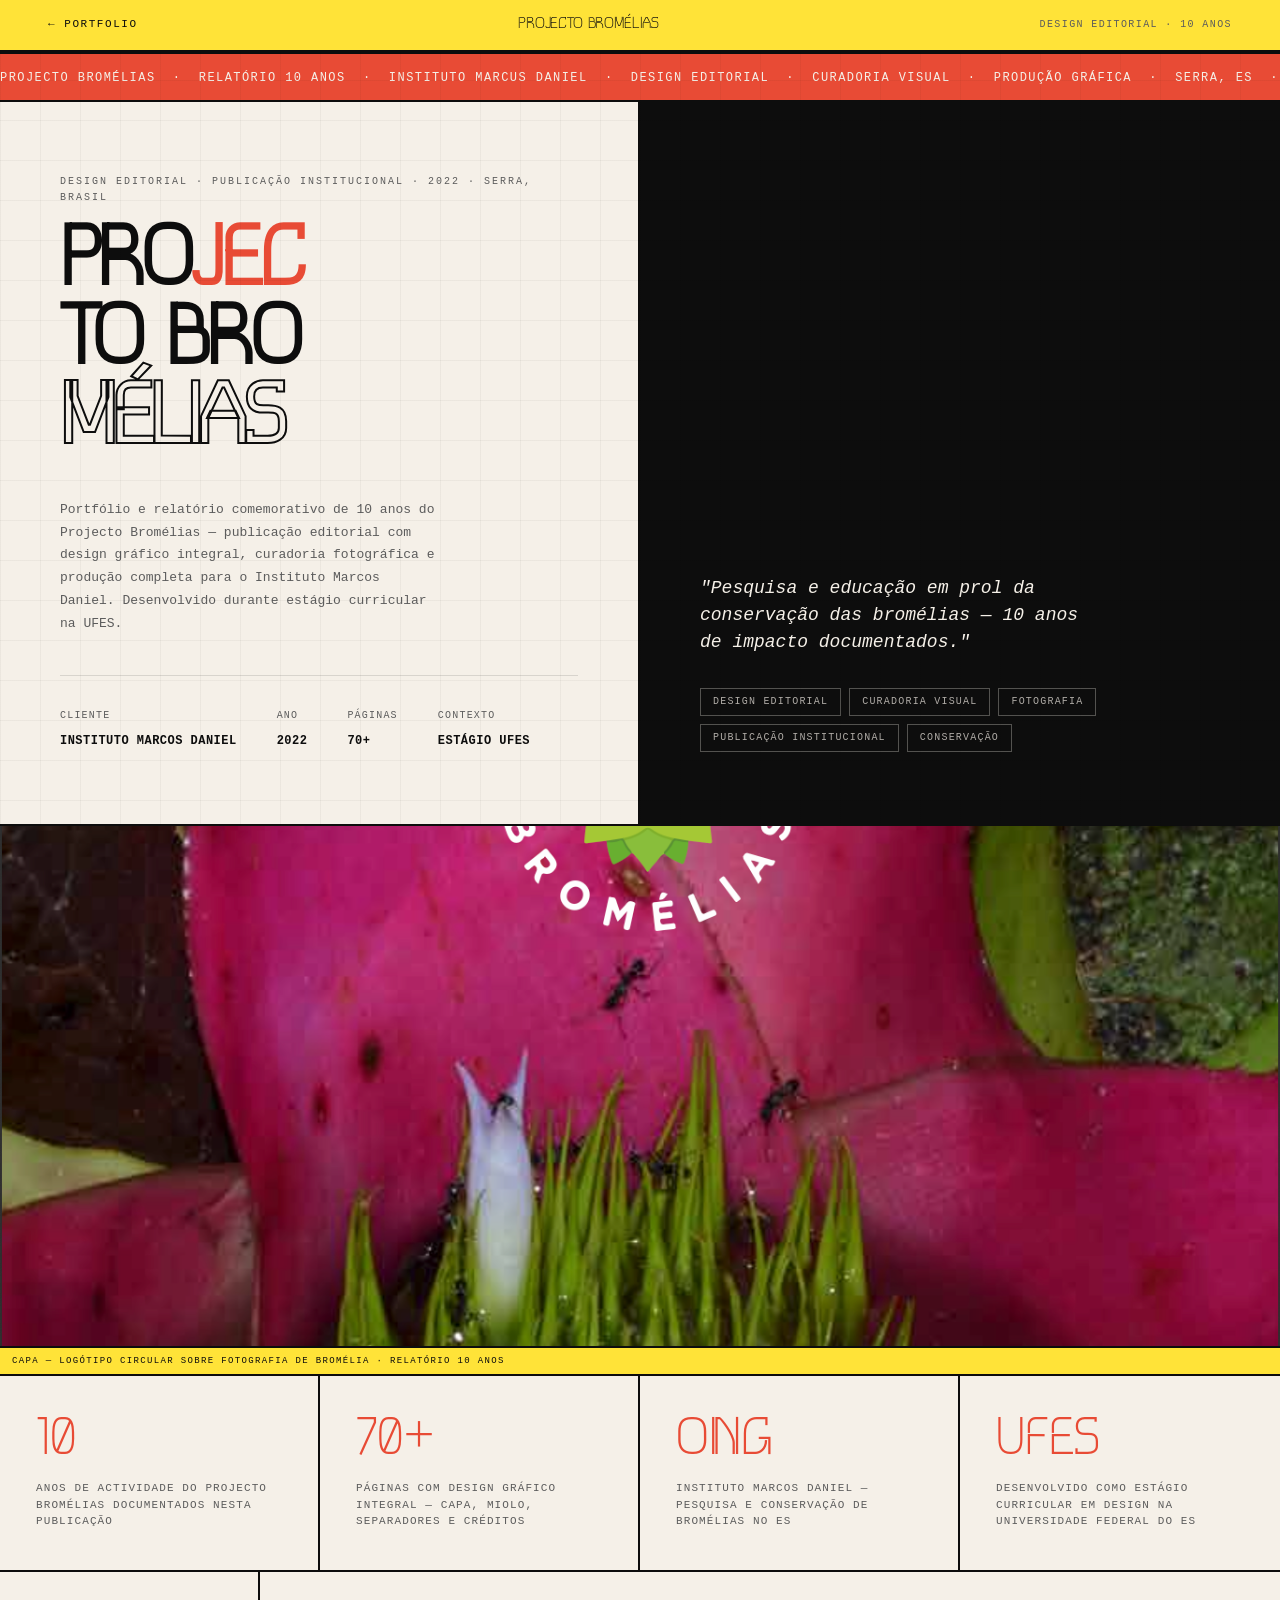
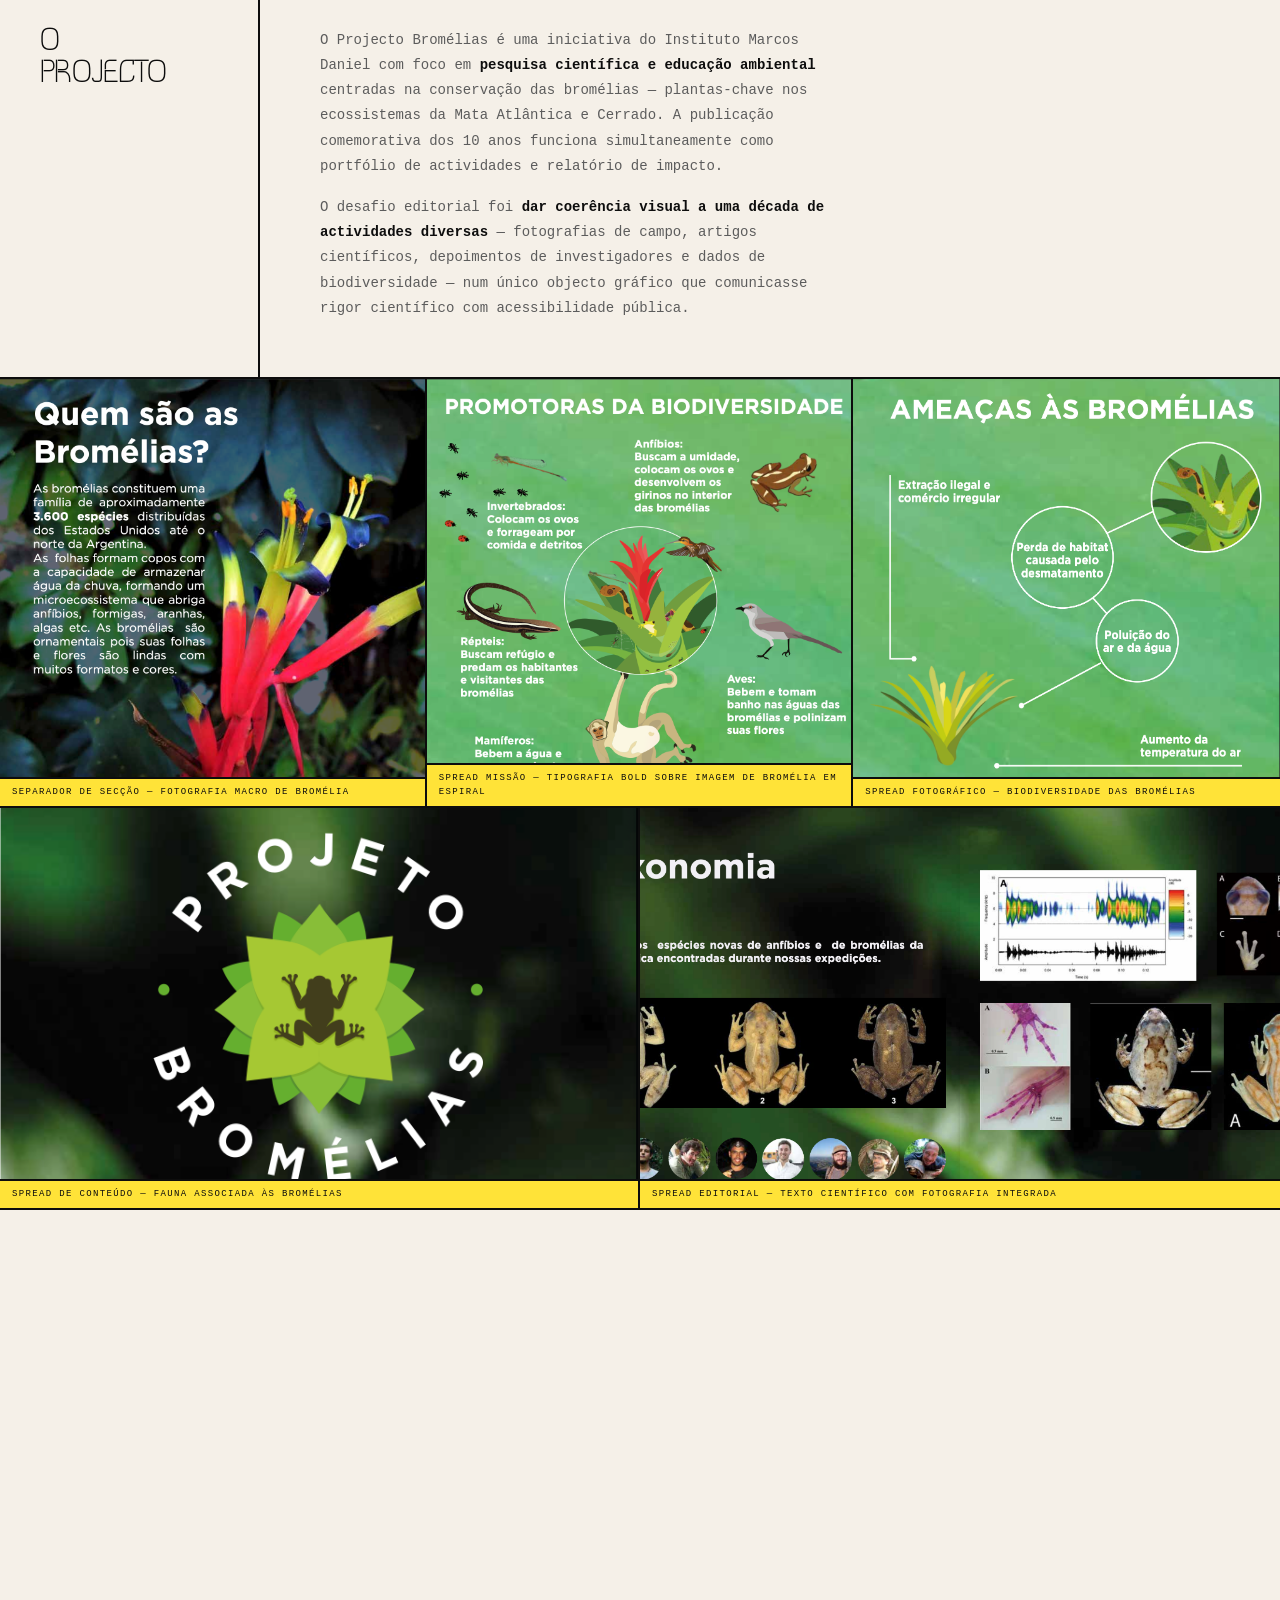
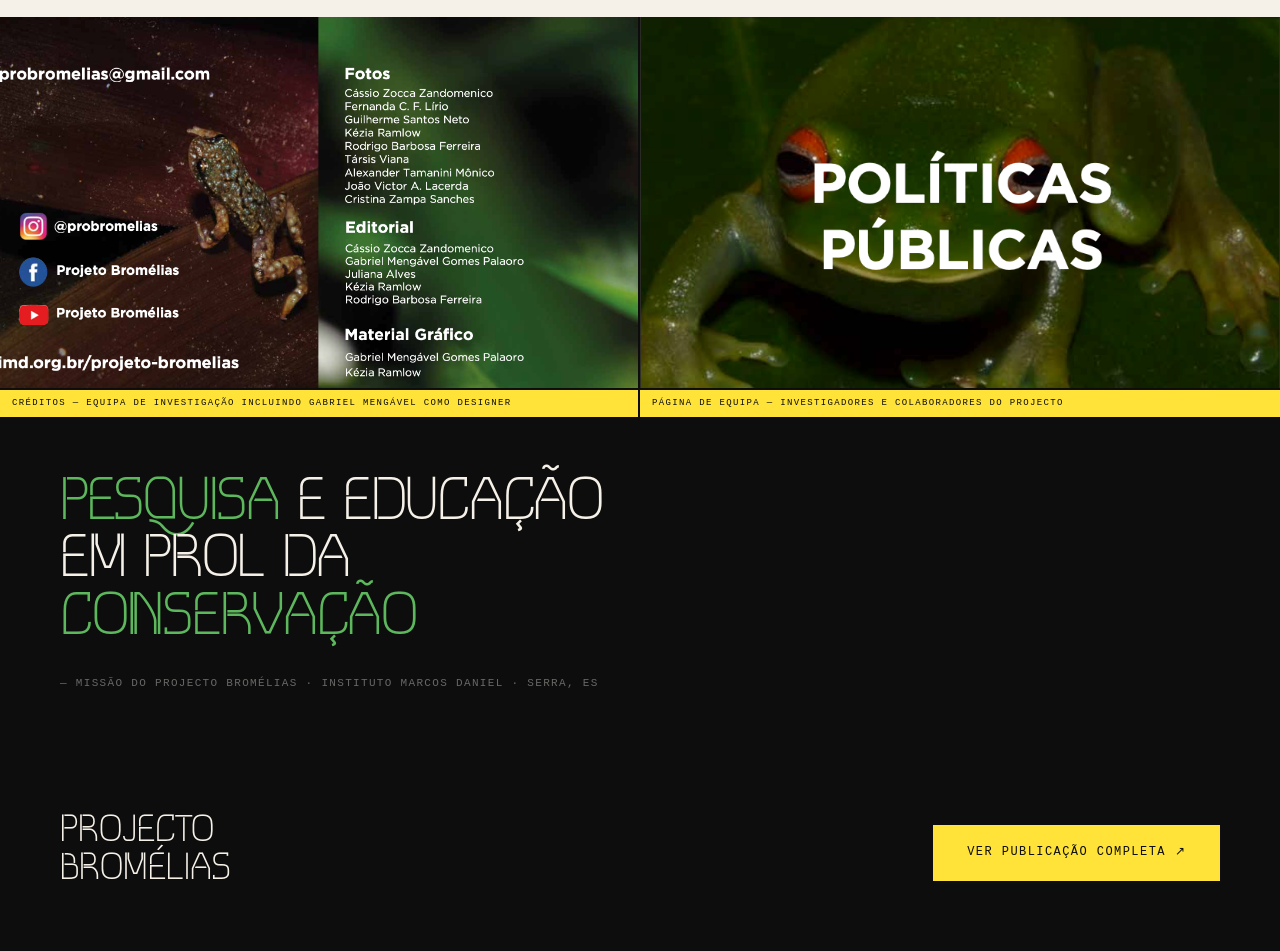
==== bromelias.html @ 27362ff2 "Portfólio completo — páginas de projecto, assets e ligações Co-Authored-By: Claude Sonnet 4.6 <norep" ====
<!DOCTYPE html>
<html lang="pt">
<head>
<meta charset="UTF-8">
<meta name="viewport" content="width=device-width,initial-scale=1">
<title>Projecto Bromélias — Gabriel Mengável</title>
<style>

@font-face {
  font-family: 'Desconexa';
  src: url('[data-uri]') format('opentype');
  font-weight: normal;
  font-style: normal;
}
@import url('https://fonts.googleapis.com/css2?family=Spline+Sans+Mono:wght@300;400;500;600;700&display=swap');

:root {
  --yellow:  #FFE338;
  --coral:   #E84B35;
  --dark:    #0D0D0D;
  --warm:    #F5F0E8;
  --muted:   #5C5C5C;
  --border:  2px solid #0D0D0D;
  --fd: 'Desconexa', sans-serif;
  --fb: 'Spline Sans Mono', monospace;
}
*, *::before, *::after { margin:0; padding:0; box-sizing:border-box; }
html { scroll-behavior: smooth; }
body {
  background: var(--warm);
  color: var(--dark);
  font-family: var(--fb);
  font-size:14px;
  line-height:1.6;
  cursor: crosshair;
}
body::before {
  content:'';
  position:fixed;
  inset:0;
  background-image:
    linear-gradient(rgba(13,13,13,.04) 1px,transparent 1px),
    linear-gradient(90deg,rgba(13,13,13,.04) 1px,transparent 1px);
  background-size:40px 40px;
  pointer-events:none;
  z-index:0;
}
a { color:inherit; text-decoration:none; }

/* ── NAV ── */
nav {
  position:sticky; top:0; z-index:100;
  background:var(--yellow); border-bottom:var(--border);
  display:flex; align-items:center; justify-content:space-between;
  padding:0 48px; height:52px;
}
.nav-back {
  display:flex; align-items:center; gap:10px;
  font-size:11px; text-transform:uppercase; letter-spacing:.14em;
  transition:opacity .15s;
}
.nav-back:hover { opacity:.6; }
.nav-title {
  font-family:var(--fd); font-size:17px;
  text-transform:uppercase; letter-spacing:-.01em;
}
.nav-cat {
  font-size:10px; text-transform:uppercase;
  letter-spacing:.14em; color:var(--muted);
}

/* ── HERO ── */
.hero {
  display:grid; grid-template-columns:1fr 1fr;
  border-bottom:var(--border); min-height:420px;
}
.hero-left {
  padding:72px 60px; border-right:var(--border);
  display:flex; flex-direction:column; justify-content:space-between;
}
.hero-right {
  background:var(--dark); color:var(--warm);
  padding:72px 60px;
  display:flex; flex-direction:column; justify-content:flex-end;
}
.hero-cat {
  font-size:10px; text-transform:uppercase;
  letter-spacing:.2em; color:var(--muted); margin-bottom:24px;
}
.hero-title {
  font-family:var(--fd);
  font-size:clamp(52px,7vw,96px);
  text-transform:uppercase; line-height:.88;
  letter-spacing:-.03em; margin-bottom:0;
}
.hero-title .a { color:var(--coral); }
.hero-title .o {
  -webkit-text-stroke:2px var(--dark); color:transparent;
}
.hero-sub {
  font-size:13px; line-height:1.75;
  color:var(--muted); max-width:380px; margin-top:32px;
}
.hero-meta {
  display:flex; flex-wrap:wrap; gap:24px 40px;
  margin-top:40px; padding-top:32px;
  border-top:1px solid rgba(13,13,13,.12);
}
.hero-meta-item label {
  display:block; font-size:10px;
  text-transform:uppercase; letter-spacing:.12em;
  color:var(--muted); margin-bottom:5px;
}
.hero-meta-item span { font-size:12px; font-weight:700;
  text-transform:uppercase; letter-spacing:.04em; }
.hero-quote {
  font-size:18px; line-height:1.5; font-style:italic;
  color:var(--warm); margin-bottom:32px; max-width:400px;
}
.hero-tags { display:flex; flex-wrap:wrap; gap:8px; }
.htag {
  font-size:10px; text-transform:uppercase; letter-spacing:.12em;
  border:1px solid rgba(245,240,232,.3); padding:5px 12px;
  color:rgba(245,240,232,.7);
}

/* ── PALETTE ── */
.palette { display:flex; border-bottom:var(--border); }
.swatch {
  flex:1; height:120px; border-right:var(--border);
  display:flex; align-items:flex-end; padding:12px 16px;
  font-size:10px; text-transform:uppercase; letter-spacing:.1em;
  font-family:var(--fb);
}
.swatch:last-child { border-right:none; }

/* ── SPECS ── */
.specs {
  display:grid; grid-template-columns:repeat(4,1fr);
  border-bottom:var(--border);
}
.spec { padding:40px 36px; border-right:var(--border); }
.spec:last-child { border-right:none; }
.spec-num {
  font-family:var(--fd); font-size:56px;
  line-height:1; margin-bottom:8px; color:var(--coral);
}
.spec-lbl {
  font-size:11px; text-transform:uppercase;
  letter-spacing:.1em; color:var(--muted); line-height:1.5;
}

/* ── TEXT SECTION ── */
.tsec {
  display:grid; grid-template-columns:260px 1fr;
  border-bottom:var(--border);
}
.tsec-lbl {
  padding:56px 40px; border-right:var(--border);
  font-family:var(--fd); font-size:34px;
  text-transform:uppercase; line-height:.95; letter-spacing:-.02em;
}
.tsec-body {
  padding:56px 60px; font-size:14px; line-height:1.8;
  color:var(--muted); max-width:640px;
}
.tsec-body strong { color:var(--dark); font-weight:700; }
.tsec-body p+p { margin-top:16px; }

/* ── IMAGE GRID ── */
.igrid { display:grid; border-bottom:var(--border); }
.igrid.c2 { grid-template-columns:1fr 1fr; }
.igrid.c3 { grid-template-columns:1fr 1fr 1fr; }
.igrid.c1 { grid-template-columns:1fr; }
.icell {
  border-right:var(--border); overflow:hidden;
  position:relative; background:var(--dark);
}
.icell:last-child { border-right:none; }
.icell.r16 { aspect-ratio:16/10; }
.icell.r21 { aspect-ratio:21/9; }
.icell.r1 { aspect-ratio:1; }
.icell.r9 { aspect-ratio:9/16; max-height:600px; }
.icell img {
  width:100%; height:100%; object-fit:cover;
  display:block; transition:transform .5s ease;
}
.icell:hover img { transform:scale(1.04); }
.ilbl {
  position:absolute; bottom:0; left:0; right:0;
  background:var(--yellow); border-top:var(--border);
  font-size:9px; text-transform:uppercase;
  letter-spacing:.15em; padding:6px 12px; font-family:var(--fb);
}

/* ── CTA ROW ── */
.cta-row {
  padding:60px; display:flex; align-items:center;
  justify-content:space-between;
  background:var(--dark); color:var(--warm);
}
.cta-title {
  font-family:var(--fd); font-size:40px;
  text-transform:uppercase; line-height:.95;
}
.cta-btn {
  display:inline-flex; align-items:center; gap:12px;
  background:var(--yellow); color:var(--dark);
  border:2px solid var(--yellow);
  padding:16px 32px; font-family:var(--fb);
  font-size:12px; text-transform:uppercase;
  letter-spacing:.12em; transition:background .15s,color .15s,border-color .15s;
}
.cta-btn:hover {
  background:var(--coral); border-color:var(--coral); color:var(--warm);
}
.cta-disabled {
  opacity:.5; cursor:default; pointer-events:none;
}

/* ── FULL BLEED DARK ── */
.dark-band {
  background:var(--dark); border-bottom:var(--border); padding:60px;
}
/* ── MARQUEE STRIP ── */
.mstrip {
  background:var(--coral); border-top:var(--border);
  border-bottom:var(--border); overflow:hidden;
  white-space:nowrap; padding:12px 0;
}
.mtrack {
  display:inline-block;
  animation:marquee 20s linear infinite;
  font-size:12px; text-transform:uppercase; letter-spacing:.12em;
  color:var(--warm);
}
@keyframes marquee {
  0%{transform:translateX(0)} 100%{transform:translateX(-50%)}
}
/* ── REVEAL ── */
.rev { opacity:0; transform:translateY(20px);
  transition:opacity .55s ease,transform .55s ease; }
.rev.vis { opacity:1; transform:none; }

</style>
</head>
<body>
<nav>
  <a href="../portfolio.html" class="nav-back">← Portfolio</a>
  <span class="nav-title">Projecto Bromélias</span>
  <span class="nav-cat">Design Editorial · 10 Anos</span>
</nav>

<div class="mstrip">
  <div class="mtrack">
    Projecto Bromélias &nbsp;·&nbsp; Relatório 10 Anos &nbsp;·&nbsp; Instituto Marcus Daniel &nbsp;·&nbsp; Design Editorial &nbsp;·&nbsp; Curadoria Visual &nbsp;·&nbsp; Produção Gráfica &nbsp;·&nbsp; Serra, ES &nbsp;·&nbsp;
    Projecto Bromélias &nbsp;·&nbsp; Relatório 10 Anos &nbsp;·&nbsp; Instituto Marcus Daniel &nbsp;·&nbsp; Design Editorial &nbsp;·&nbsp; Curadoria Visual &nbsp;·&nbsp; Produção Gráfica &nbsp;·&nbsp; Serra, ES &nbsp;·&nbsp;
  </div>
</div>

<div class="hero rev">
  <div class="hero-left">
    <div>
      <div class="hero-cat">Design Editorial · Publicação Institucional · 2022 · Serra, Brasil</div>
      <h1 class="hero-title">Pro<span class="a">jec</span><br>to Bro<br><span class="o">mélias</span></h1>
      <p class="hero-sub">Portfólio e relatório comemorativo de 10 anos do Projecto Bromélias — publicação editorial com design gráfico integral, curadoria fotográfica e produção completa para o Instituto Marcos Daniel. Desenvolvido durante estágio curricular na UFES.</p>
    </div>
    <div class="hero-meta">
      <div class="hero-meta-item"><label>Cliente</label><span>Instituto Marcos Daniel</span></div>
      <div class="hero-meta-item"><label>Ano</label><span>2022</span></div>
      <div class="hero-meta-item"><label>Páginas</label><span>70+</span></div>
      <div class="hero-meta-item"><label>Contexto</label><span>Estágio UFES</span></div>
    </div>
  </div>
  <div class="hero-right">
    <p class="hero-quote">"Pesquisa e educação em prol da conservação das bromélias — 10 anos de impacto documentados."</p>
    <div class="hero-tags">
      <span class="htag">Design Editorial</span>
      <span class="htag">Curadoria Visual</span>
      <span class="htag">Fotografia</span>
      <span class="htag">Publicação Institucional</span>
      <span class="htag">Conservação</span>
    </div>
  </div>
</div>

<!-- Capa real -->
<div class="igrid c1 rev">
  <div class="icell r21">
    <img src="assets/brom_01.png" alt="Capa Projecto Bromélias">
    <div class="ilbl">Capa — logótipo circular sobre fotografia de bromélia · Relatório 10 anos</div>
  </div>
</div>

<div class="specs rev">
  <div class="spec"><div class="spec-num">10</div>
    <div class="spec-lbl">Anos de actividade do Projecto Bromélias documentados nesta publicação</div></div>
  <div class="spec"><div class="spec-num">70+</div>
    <div class="spec-lbl">Páginas com design gráfico integral — capa, miolo, separadores e créditos</div></div>
  <div class="spec"><div class="spec-num">ONG</div>
    <div class="spec-lbl">Instituto Marcos Daniel — pesquisa e conservação de bromélias no ES</div></div>
  <div class="spec"><div class="spec-num">UFES</div>
    <div class="spec-lbl">Desenvolvido como estágio curricular em Design na Universidade Federal do ES</div></div>
</div>

<div class="tsec rev">
  <div class="tsec-lbl">O<br>Projecto</div>
  <div class="tsec-body">
    <p>O Projecto Bromélias é uma iniciativa do Instituto Marcos Daniel com foco em <strong>pesquisa científica e educação ambiental</strong> centradas na conservação das bromélias — plantas-chave nos ecossistemas da Mata Atlântica e Cerrado. A publicação comemorativa dos 10 anos funciona simultaneamente como portfólio de actividades e relatório de impacto.</p>
    <p>O desafio editorial foi <strong>dar coerência visual a uma década de actividades diversas</strong> — fotografias de campo, artigos científicos, depoimentos de investigadores e dados de biodiversidade — num único objecto gráfico que comunicasse rigor científico com acessibilidade pública.</p>
  </div>
</div>

<!-- Interior pages grid -->
<div class="igrid c3 rev">
  <div class="icell r1">
    <img src="assets/brom_02.png" alt="Interior 2">
    <div class="ilbl">Separador de secção — fotografia macro de bromélia</div>
  </div>
  <div class="icell r1">
    <img src="assets/brom_03.png" alt="Missão">
    <div class="ilbl">Spread missão — tipografia bold sobre imagem de bromélia em espiral</div>
  </div>
  <div class="icell r1">
    <img src="assets/brom_04.png" alt="Interior 4">
    <div class="ilbl">Spread fotográfico — biodiversidade das bromélias</div>
  </div>
</div>

<div class="igrid c2 rev">
  <div class="icell r16">
    <img src="assets/brom_05.png" alt="Interior 5">
    <div class="ilbl">Spread de conteúdo — fauna associada às bromélias</div>
  </div>
  <div class="icell r16">
    <img src="assets/brom_06.png" alt="Interior 6">
    <div class="ilbl">Spread editorial — texto científico com fotografia integrada</div>
  </div>
</div>

<div class="tsec rev">
  <div class="tsec-lbl">Siste<br>ma</div>
  <div class="tsec-body">
    <p>O sistema visual usa <strong>fotografia de campo em full-bleed</strong> como elemento dominante — as bromélias são naturalmente fotogénicas e a decisão de deixar as imagens respirar foi central. A tipografia é sóbria e sem serifa, com hierarquia clara entre títulos de secção (bold, caixa alta) e corpo científico (regular, corpo menor).</p>
    <p>A identidade da publicação é ancorada no <strong>logótipo circular do Projecto Bromélias</strong> — um sapo estilizado inscrito numa flor — que aparece na capa e como marca de água em separadores. As fotografias foram <strong>curadas por critérios visuais e científicos</strong> em conjunto com a equipa do instituto.</p>
  </div>
</div>

<!-- Team page -->
<div class="igrid c2 rev">
  <div class="icell r16">
    <img src="assets/brom_64.png" alt="Equipa">
    <div class="ilbl">Créditos — equipa de investigação incluindo Gabriel Mengável como designer</div>
  </div>
  <div class="icell r16">
    <img src="assets/brom_65.png" alt="Equipa 2">
    <div class="ilbl">Página de equipa — investigadores e colaboradores do projecto</div>
  </div>
</div>

<div class="dark-band rev" style="border-bottom:var(--border);">
  <div style="font-family:var(--fd);font-size:clamp(36px,5vw,72px);color:var(--warm);line-height:.9;text-transform:uppercase;letter-spacing:-.02em;margin-bottom:24px;">
    <span style="color:#5DB85D;">Pesquisa</span> e Educação<br>
    em prol da<br>
    <span style="color:#5DB85D;">Conservação</span>
  </div>
  <p style="font-size:11px;color:rgba(245,240,232,.4);text-transform:uppercase;letter-spacing:.12em;margin-top:16px;">
    — Missão do Projecto Bromélias · Instituto Marcos Daniel · Serra, ES
  </p>
</div>

<div class="cta-row rev">
  <div class="cta-title">Projecto<br>Bromélias</div>
  <a href="https://drive.google.com/file/u/3/d/114WJ8A0S1X3nYyWLUoM4u8aUZkciPCfx/view" target="_blank" class="cta-btn">Ver publicação completa ↗</a>
</div>

<script>
const obs = new IntersectionObserver(es => es.forEach(e => {
  if(e.isIntersecting) e.target.classList.add('vis');
}), {threshold:.08});
document.querySelectorAll('.rev').forEach(el => obs.observe(el));
</script>
</body>
</html>
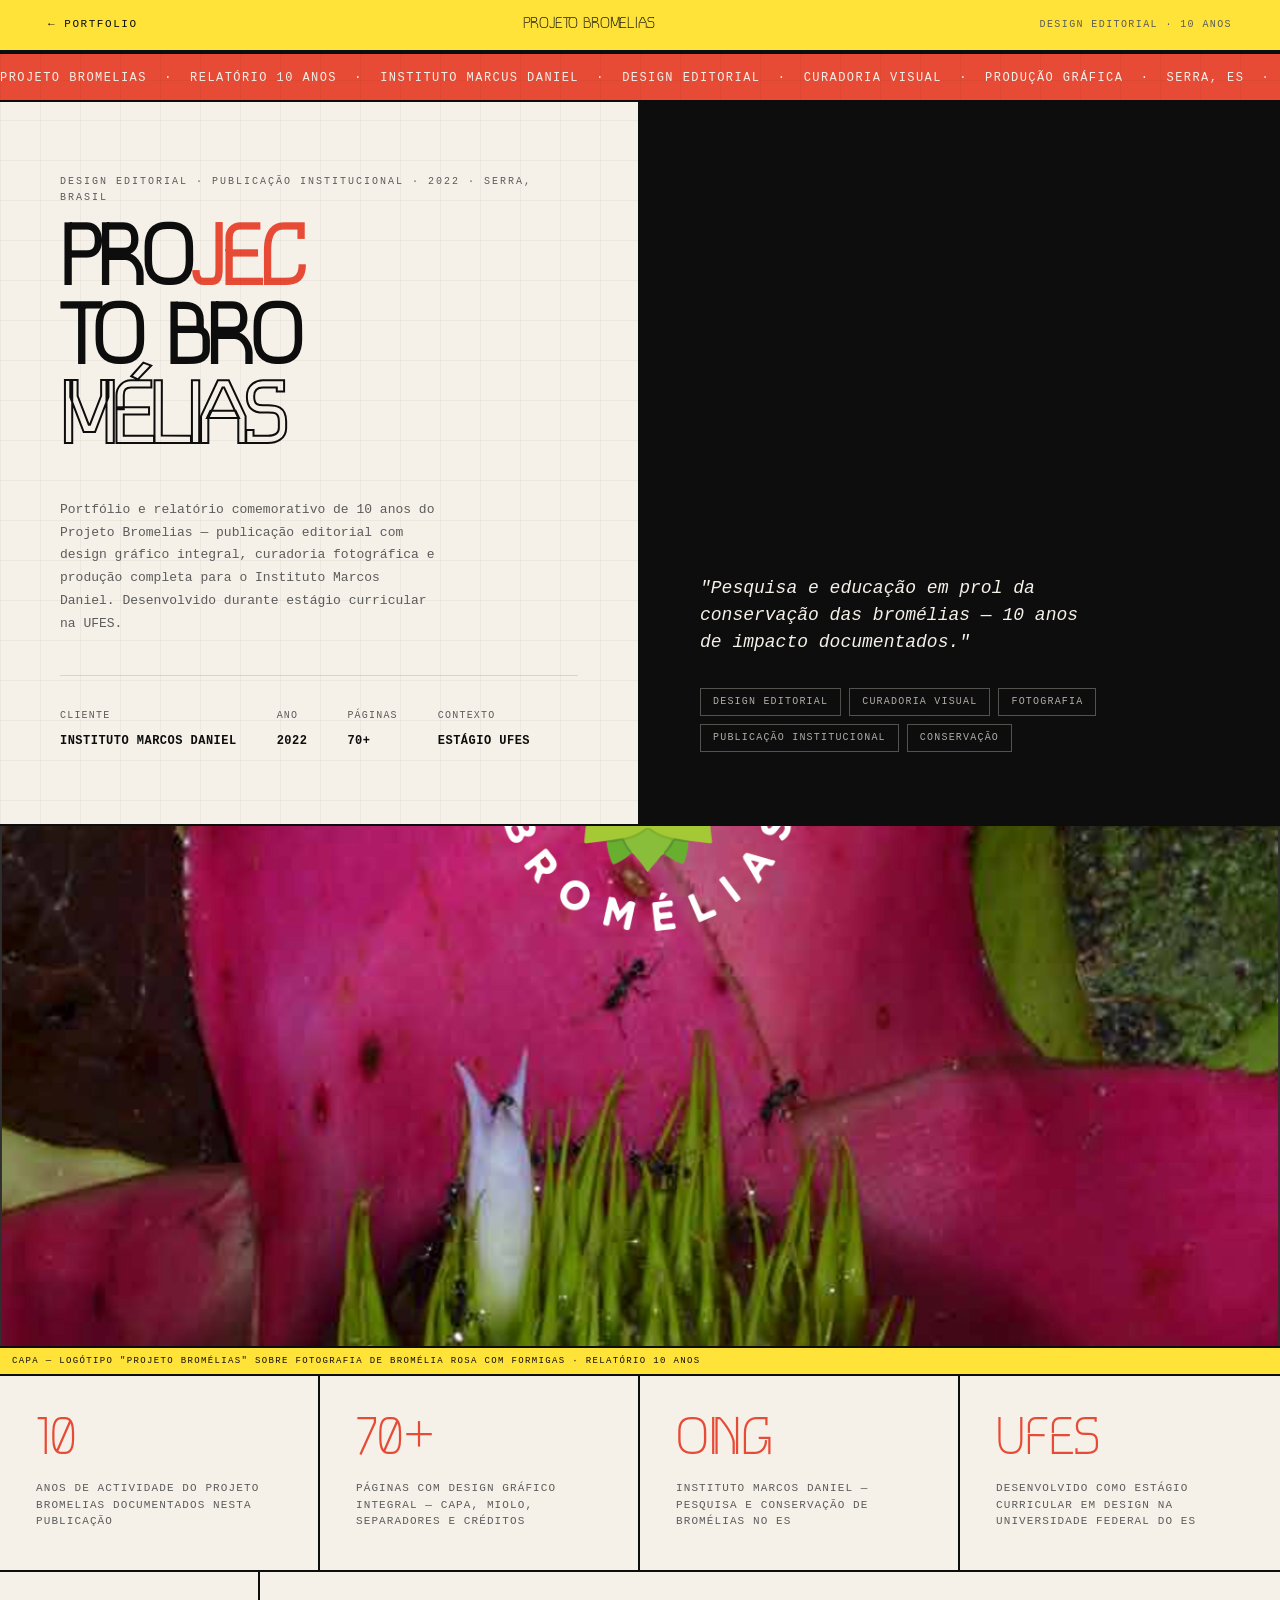
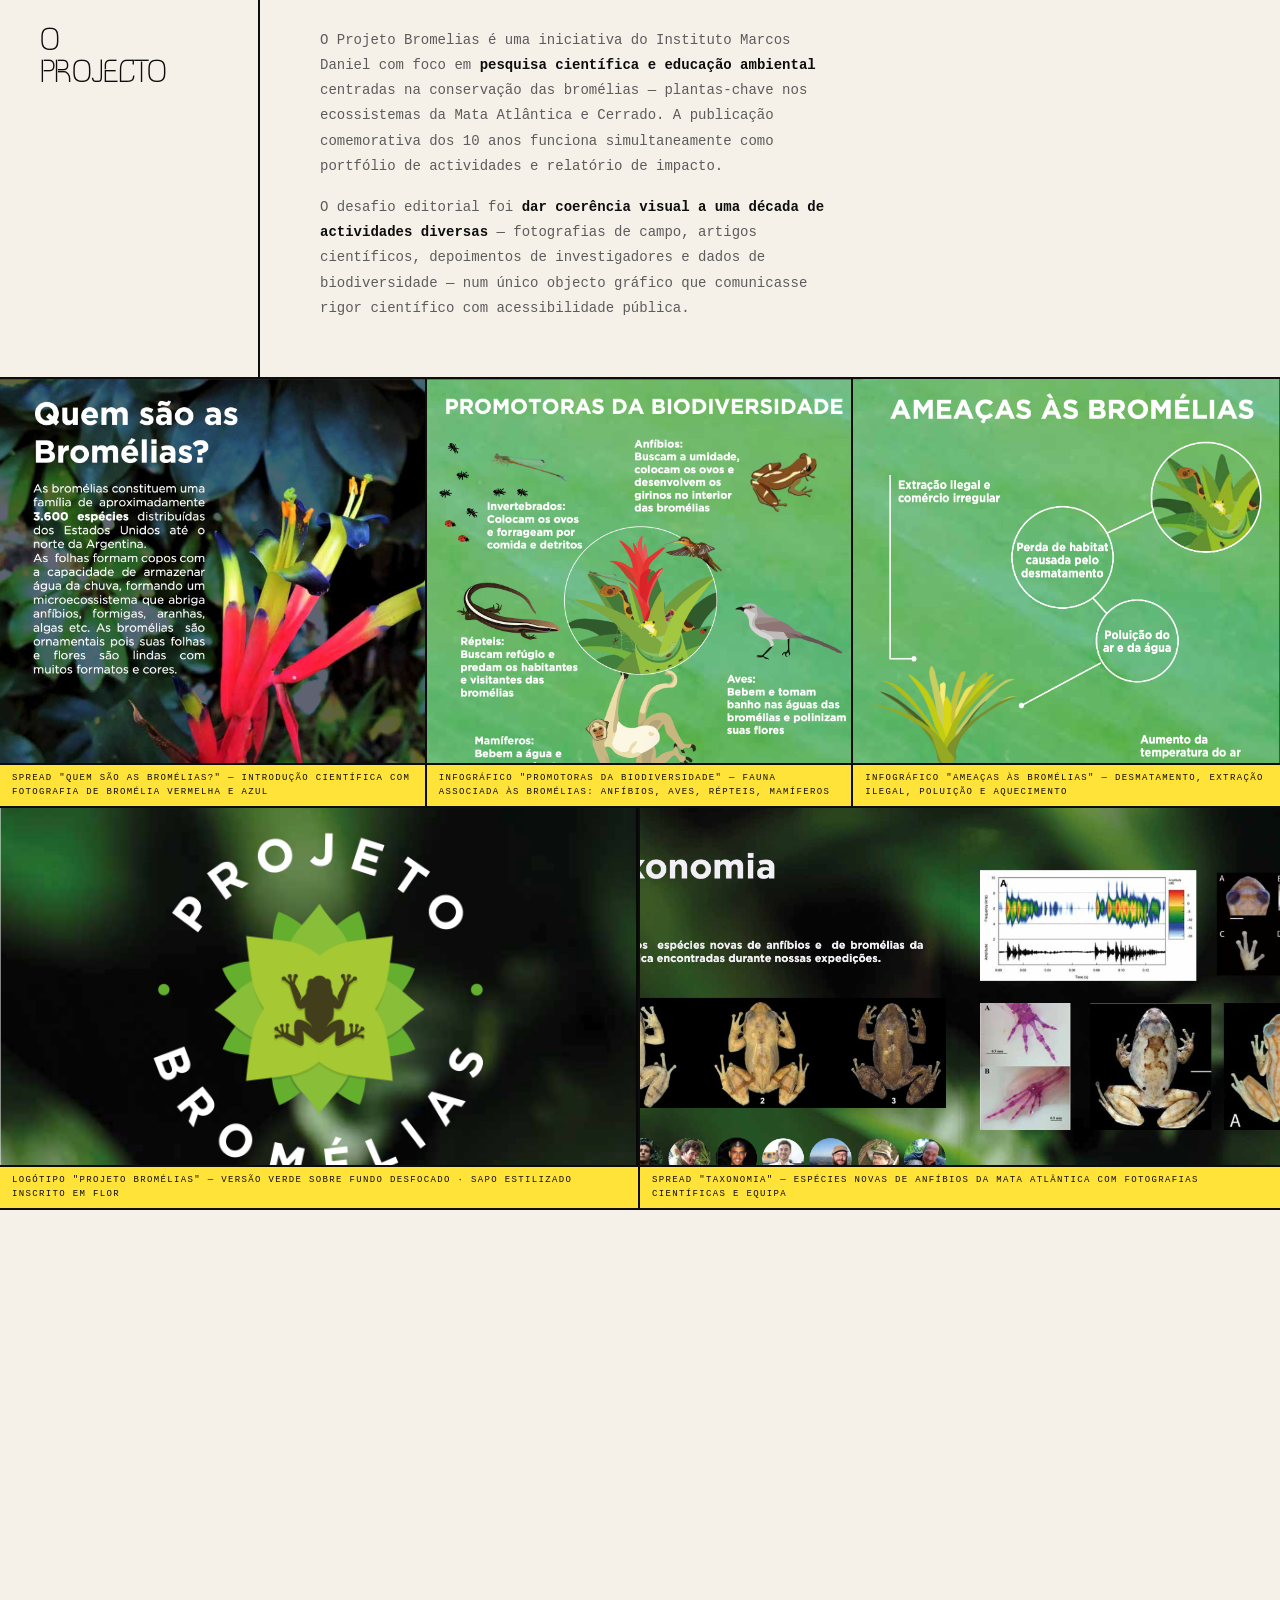
==== commit a8daa82b: "Fix back links, image captions and project naming in bromelias - Fix back links on all project pages" ====
--- a/bromelias.html
+++ b/bromelias.html
@@ -3,7 +3,7 @@
 <head>
 <meta charset="UTF-8">
 <meta name="viewport" content="width=device-width,initial-scale=1">
-<title>Projecto Bromélias — Gabriel Mengável</title>
+<title>Projeto Bromelias — Gabriel Mengável</title>
 <style>
 
 @font-face {
@@ -246,15 +246,15 @@
 </head>
 <body>
 <nav>
-  <a href="../portfolio.html" class="nav-back">← Portfolio</a>
-  <span class="nav-title">Projecto Bromélias</span>
+  <a href="portfolio.html" class="nav-back">← Portfolio</a>
+  <span class="nav-title">Projeto Bromelias</span>
   <span class="nav-cat">Design Editorial · 10 Anos</span>
 </nav>
 
 <div class="mstrip">
   <div class="mtrack">
-    Projecto Bromélias &nbsp;·&nbsp; Relatório 10 Anos &nbsp;·&nbsp; Instituto Marcus Daniel &nbsp;·&nbsp; Design Editorial &nbsp;·&nbsp; Curadoria Visual &nbsp;·&nbsp; Produção Gráfica &nbsp;·&nbsp; Serra, ES &nbsp;·&nbsp;
-    Projecto Bromélias &nbsp;·&nbsp; Relatório 10 Anos &nbsp;·&nbsp; Instituto Marcus Daniel &nbsp;·&nbsp; Design Editorial &nbsp;·&nbsp; Curadoria Visual &nbsp;·&nbsp; Produção Gráfica &nbsp;·&nbsp; Serra, ES &nbsp;·&nbsp;
+    Projeto Bromelias &nbsp;·&nbsp; Relatório 10 Anos &nbsp;·&nbsp; Instituto Marcus Daniel &nbsp;·&nbsp; Design Editorial &nbsp;·&nbsp; Curadoria Visual &nbsp;·&nbsp; Produção Gráfica &nbsp;·&nbsp; Serra, ES &nbsp;·&nbsp;
+    Projeto Bromelias &nbsp;·&nbsp; Relatório 10 Anos &nbsp;·&nbsp; Instituto Marcus Daniel &nbsp;·&nbsp; Design Editorial &nbsp;·&nbsp; Curadoria Visual &nbsp;·&nbsp; Produção Gráfica &nbsp;·&nbsp; Serra, ES &nbsp;·&nbsp;
   </div>
 </div>
 
@@ -263,7 +263,7 @@
     <div>
       <div class="hero-cat">Design Editorial · Publicação Institucional · 2022 · Serra, Brasil</div>
       <h1 class="hero-title">Pro<span class="a">jec</span><br>to Bro<br><span class="o">mélias</span></h1>
-      <p class="hero-sub">Portfólio e relatório comemorativo de 10 anos do Projecto Bromélias — publicação editorial com design gráfico integral, curadoria fotográfica e produção completa para o Instituto Marcos Daniel. Desenvolvido durante estágio curricular na UFES.</p>
+      <p class="hero-sub">Portfólio e relatório comemorativo de 10 anos do Projeto Bromelias — publicação editorial com design gráfico integral, curadoria fotográfica e produção completa para o Instituto Marcos Daniel. Desenvolvido durante estágio curricular na UFES.</p>
     </div>
     <div class="hero-meta">
       <div class="hero-meta-item"><label>Cliente</label><span>Instituto Marcos Daniel</span></div>
@@ -287,14 +287,14 @@
 <!-- Capa real -->
 <div class="igrid c1 rev">
   <div class="icell r21">
-    <img src="assets/brom_01.png" alt="Capa Projecto Bromélias">
-    <div class="ilbl">Capa — logótipo circular sobre fotografia de bromélia · Relatório 10 anos</div>
+    <img src="assets/brom_01.png" alt="Capa Projeto Bromelias">
+    <div class="ilbl">Capa — logótipo "Projeto Bromélias" sobre fotografia de bromélia rosa com formigas · Relatório 10 anos</div>
   </div>
 </div>
 
 <div class="specs rev">
   <div class="spec"><div class="spec-num">10</div>
-    <div class="spec-lbl">Anos de actividade do Projecto Bromélias documentados nesta publicação</div></div>
+    <div class="spec-lbl">Anos de actividade do Projeto Bromelias documentados nesta publicação</div></div>
   <div class="spec"><div class="spec-num">70+</div>
     <div class="spec-lbl">Páginas com design gráfico integral — capa, miolo, separadores e créditos</div></div>
   <div class="spec"><div class="spec-num">ONG</div>
@@ -306,7 +306,7 @@
 <div class="tsec rev">
   <div class="tsec-lbl">O<br>Projecto</div>
   <div class="tsec-body">
-    <p>O Projecto Bromélias é uma iniciativa do Instituto Marcos Daniel com foco em <strong>pesquisa científica e educação ambiental</strong> centradas na conservação das bromélias — plantas-chave nos ecossistemas da Mata Atlântica e Cerrado. A publicação comemorativa dos 10 anos funciona simultaneamente como portfólio de actividades e relatório de impacto.</p>
+    <p>O Projeto Bromelias é uma iniciativa do Instituto Marcos Daniel com foco em <strong>pesquisa científica e educação ambiental</strong> centradas na conservação das bromélias — plantas-chave nos ecossistemas da Mata Atlântica e Cerrado. A publicação comemorativa dos 10 anos funciona simultaneamente como portfólio de actividades e relatório de impacto.</p>
     <p>O desafio editorial foi <strong>dar coerência visual a uma década de actividades diversas</strong> — fotografias de campo, artigos científicos, depoimentos de investigadores e dados de biodiversidade — num único objecto gráfico que comunicasse rigor científico com acessibilidade pública.</p>
   </div>
 </div>
@@ -315,26 +315,26 @@
 <div class="igrid c3 rev">
   <div class="icell r1">
     <img src="assets/brom_02.png" alt="Interior 2">
-    <div class="ilbl">Separador de secção — fotografia macro de bromélia</div>
+    <div class="ilbl">Spread "Quem são as Bromélias?" — introdução científica com fotografia de bromélia vermelha e azul</div>
   </div>
   <div class="icell r1">
     <img src="assets/brom_03.png" alt="Missão">
-    <div class="ilbl">Spread missão — tipografia bold sobre imagem de bromélia em espiral</div>
+    <div class="ilbl">Infográfico "Promotoras da Biodiversidade" — fauna associada às bromélias: anfíbios, aves, répteis, mamíferos</div>
   </div>
   <div class="icell r1">
     <img src="assets/brom_04.png" alt="Interior 4">
-    <div class="ilbl">Spread fotográfico — biodiversidade das bromélias</div>
+    <div class="ilbl">Infográfico "Ameaças às Bromélias" — desmatamento, extração ilegal, poluição e aquecimento</div>
   </div>
 </div>
 
 <div class="igrid c2 rev">
   <div class="icell r16">
     <img src="assets/brom_05.png" alt="Interior 5">
-    <div class="ilbl">Spread de conteúdo — fauna associada às bromélias</div>
+    <div class="ilbl">Logótipo "Projeto Bromélias" — versão verde sobre fundo desfocado · sapo estilizado inscrito em flor</div>
   </div>
   <div class="icell r16">
     <img src="assets/brom_06.png" alt="Interior 6">
-    <div class="ilbl">Spread editorial — texto científico com fotografia integrada</div>
+    <div class="ilbl">Spread "Taxonomia" — espécies novas de anfíbios da Mata Atlântica com fotografias científicas e equipa</div>
   </div>
 </div>
 
@@ -342,7 +342,7 @@
   <div class="tsec-lbl">Siste<br>ma</div>
   <div class="tsec-body">
     <p>O sistema visual usa <strong>fotografia de campo em full-bleed</strong> como elemento dominante — as bromélias são naturalmente fotogénicas e a decisão de deixar as imagens respirar foi central. A tipografia é sóbria e sem serifa, com hierarquia clara entre títulos de secção (bold, caixa alta) e corpo científico (regular, corpo menor).</p>
-    <p>A identidade da publicação é ancorada no <strong>logótipo circular do Projecto Bromélias</strong> — um sapo estilizado inscrito numa flor — que aparece na capa e como marca de água em separadores. As fotografias foram <strong>curadas por critérios visuais e científicos</strong> em conjunto com a equipa do instituto.</p>
+    <p>A identidade da publicação é ancorada no <strong>logótipo circular do Projeto Bromelias</strong> — um sapo estilizado inscrito numa flor — que aparece na capa e como marca de água em separadores. As fotografias foram <strong>curadas por critérios visuais e científicos</strong> em conjunto com a equipa do instituto.</p>
   </div>
 </div>
 
@@ -350,11 +350,11 @@
 <div class="igrid c2 rev">
   <div class="icell r16">
     <img src="assets/brom_64.png" alt="Equipa">
-    <div class="ilbl">Créditos — equipa de investigação incluindo Gabriel Mengável como designer</div>
+    <div class="ilbl">Créditos — Editorial e Material Gráfico por Gabriel Mengável Gomes Palaoro · redes sociais e contacto do projeto</div>
   </div>
   <div class="icell r16">
     <img src="assets/brom_65.png" alt="Equipa 2">
-    <div class="ilbl">Página de equipa — investigadores e colaboradores do projecto</div>
+    <div class="ilbl">Separador "Políticas Públicas" — fotografia de rã vermelha sobre folha verde</div>
   </div>
 </div>
 
@@ -365,12 +365,12 @@
     <span style="color:#5DB85D;">Conservação</span>
   </div>
   <p style="font-size:11px;color:rgba(245,240,232,.4);text-transform:uppercase;letter-spacing:.12em;margin-top:16px;">
-    — Missão do Projecto Bromélias · Instituto Marcos Daniel · Serra, ES
+    — Missão do Projeto Bromelias · Instituto Marcos Daniel · Serra, ES
   </p>
 </div>
 
 <div class="cta-row rev">
-  <div class="cta-title">Projecto<br>Bromélias</div>
+  <div class="cta-title">Projeto<br>Bromelias</div>
   <a href="https://drive.google.com/file/u/3/d/114WJ8A0S1X3nYyWLUoM4u8aUZkciPCfx/view" target="_blank" class="cta-btn">Ver publicação completa ↗</a>
 </div>
 
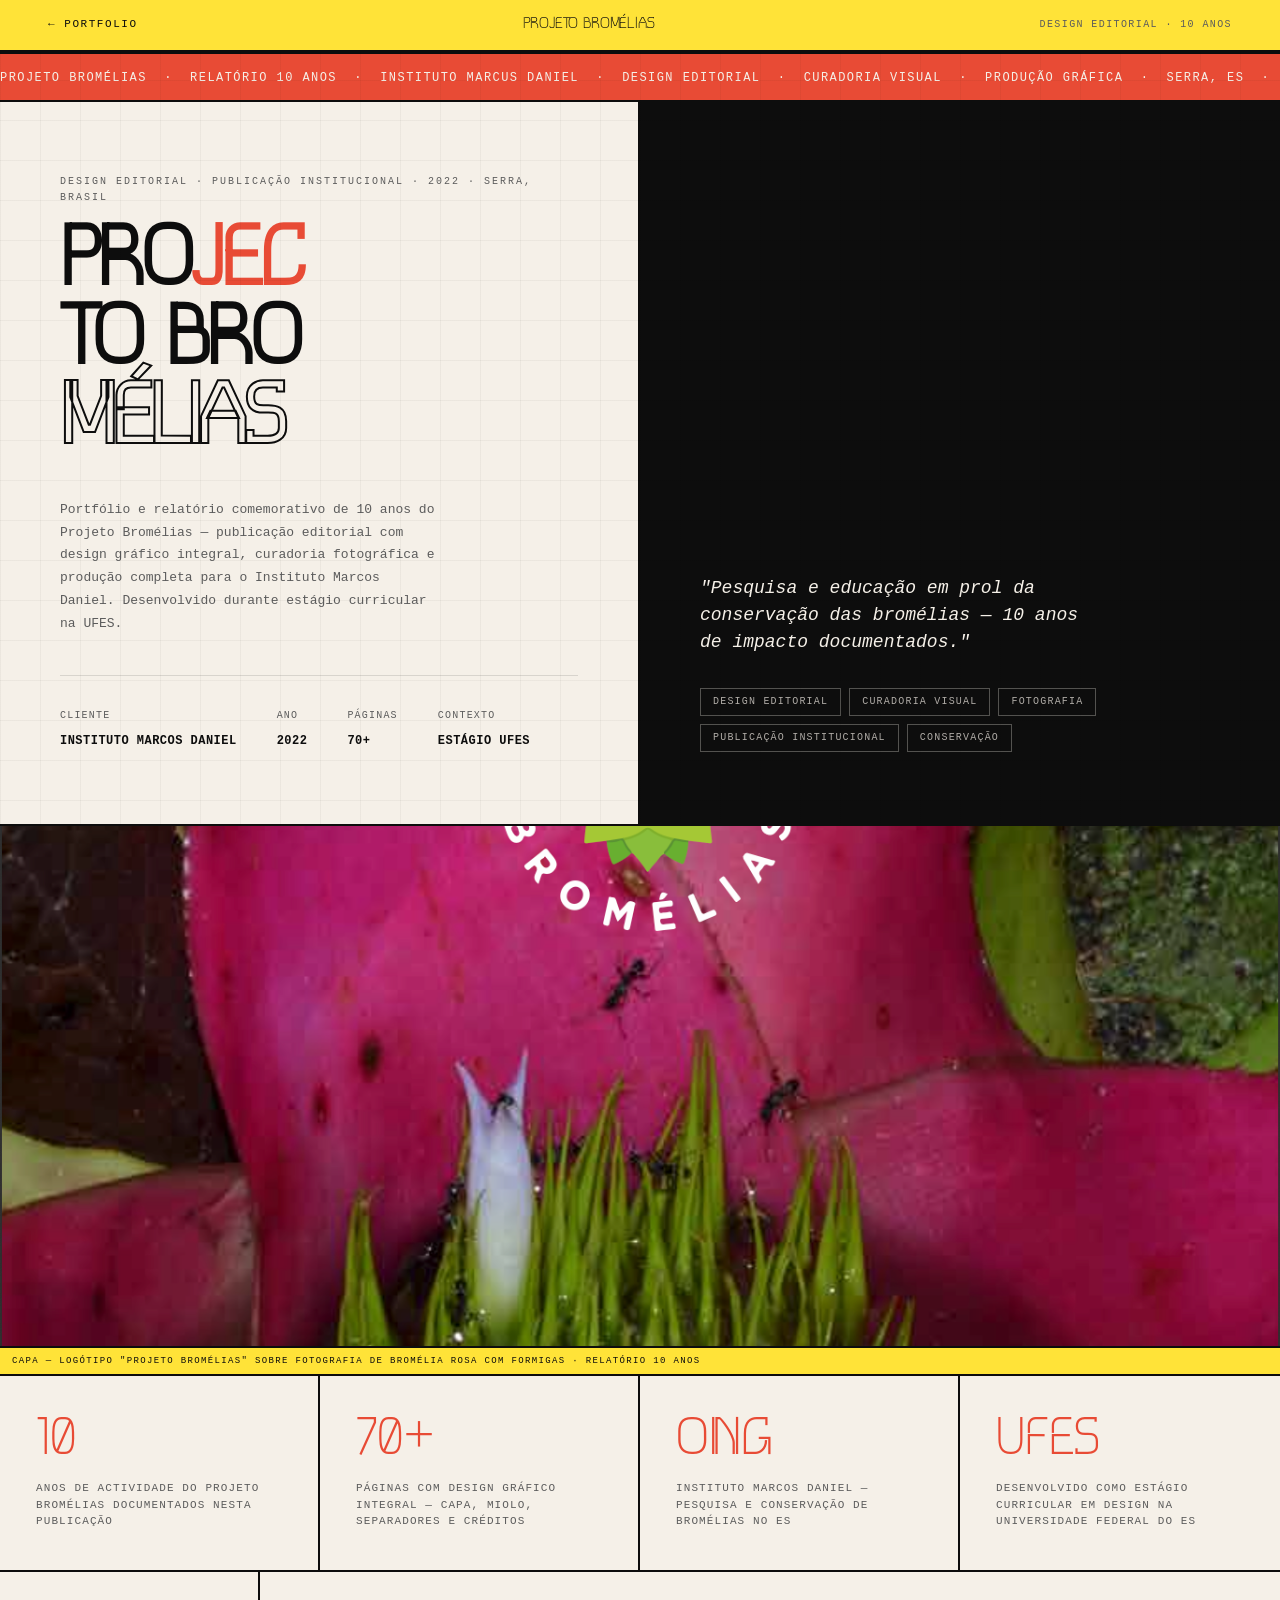
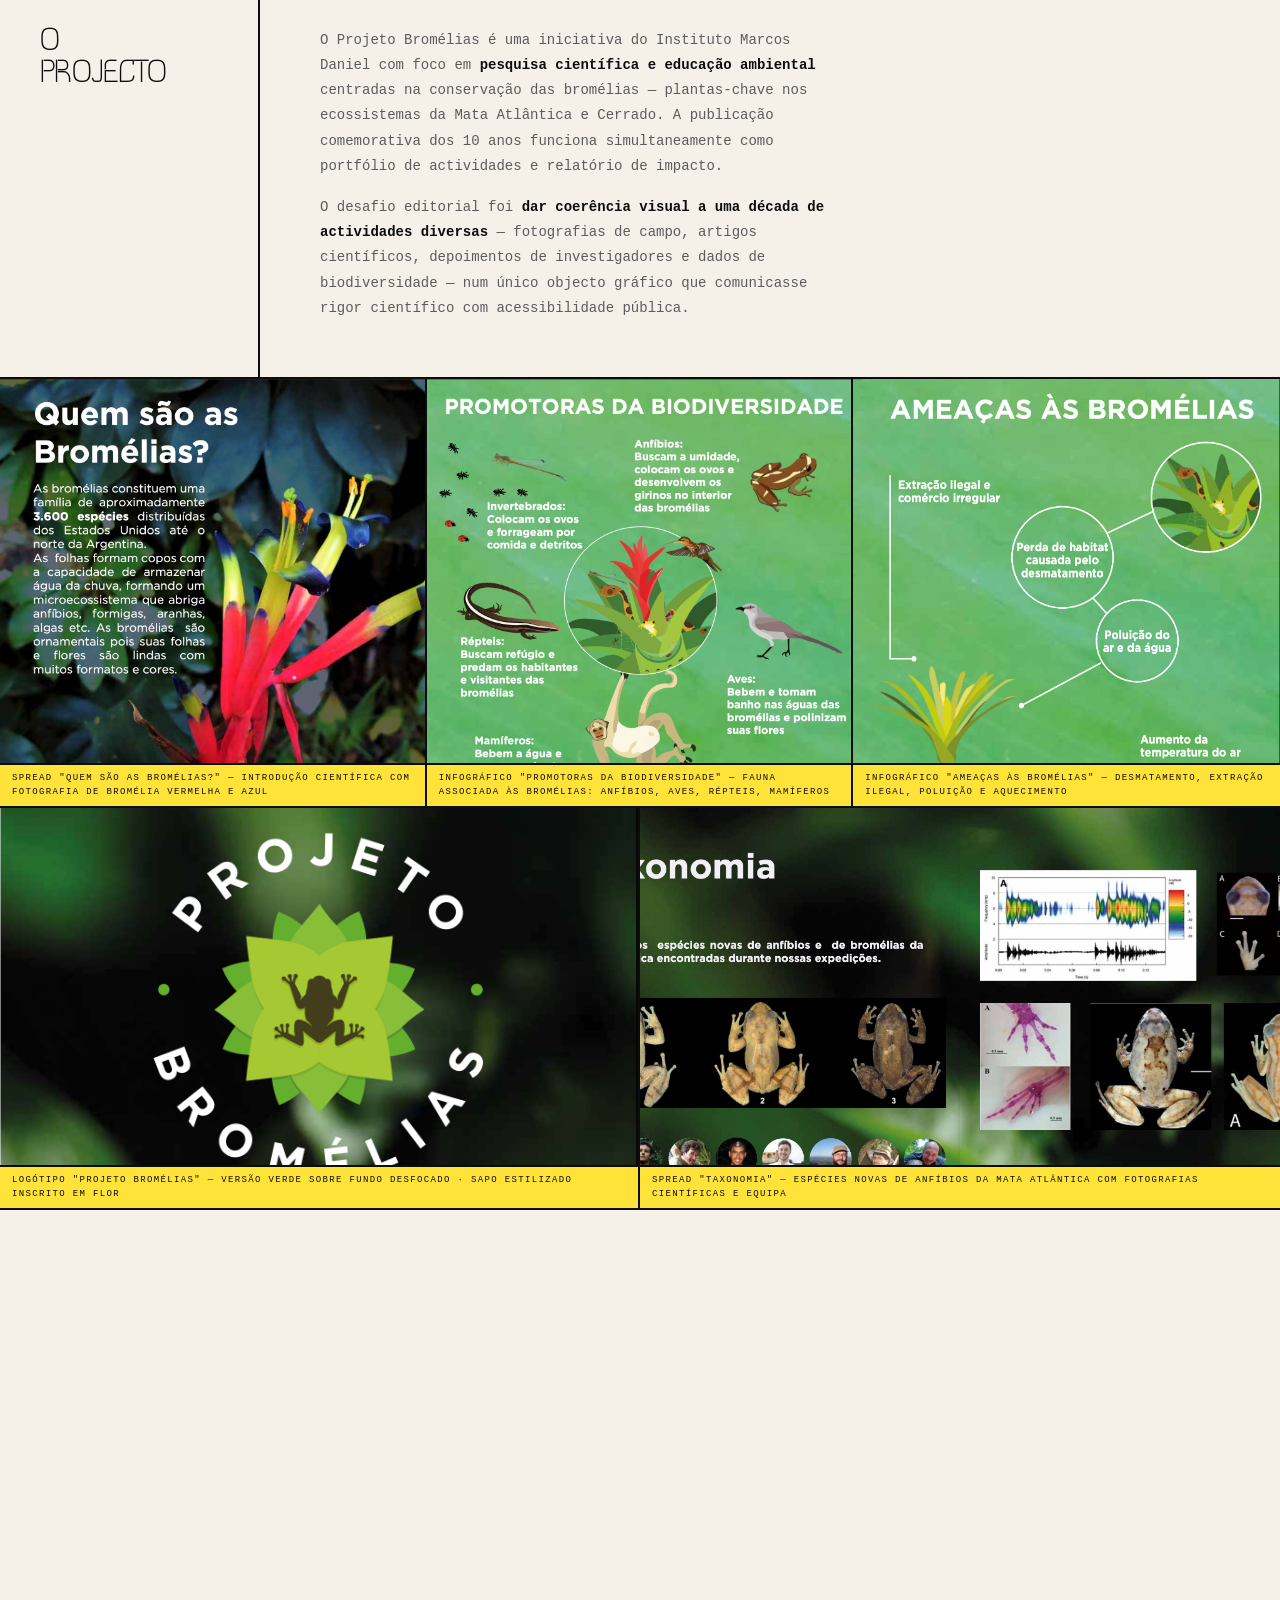
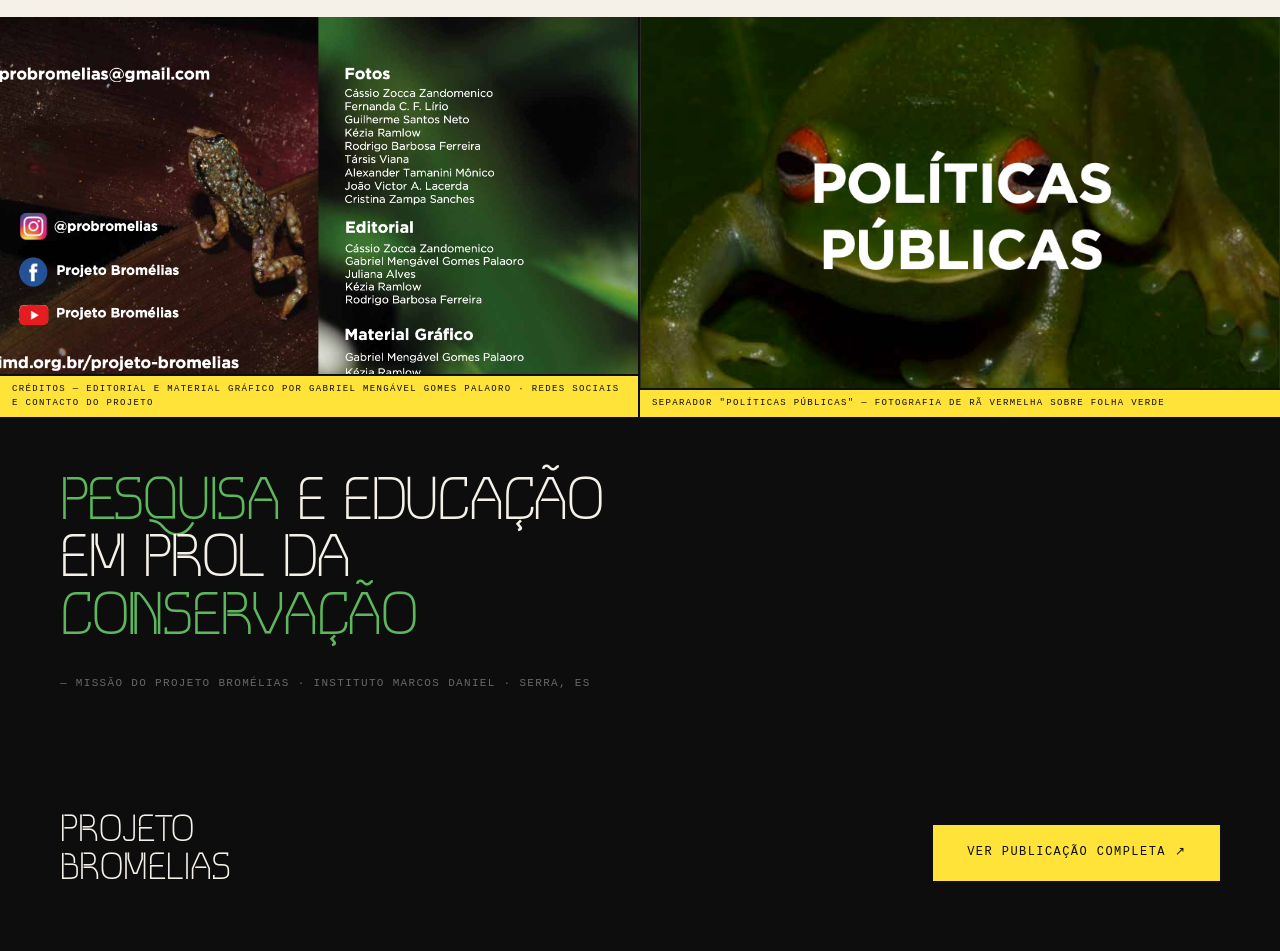
==== commit d9c086c5: "Restore accent: Bromelias → Bromélias Co-Authored-By: Claude Sonnet 4.6 <noreply@anthropic.com>" ====
--- a/bromelias.html
+++ b/bromelias.html
@@ -3,7 +3,7 @@
 <head>
 <meta charset="UTF-8">
 <meta name="viewport" content="width=device-width,initial-scale=1">
-<title>Projeto Bromelias — Gabriel Mengável</title>
+<title>Projeto Bromélias — Gabriel Mengável</title>
 <style>
 
 @font-face {
@@ -247,14 +247,14 @@
 <body>
 <nav>
   <a href="portfolio.html" class="nav-back">← Portfolio</a>
-  <span class="nav-title">Projeto Bromelias</span>
+  <span class="nav-title">Projeto Bromélias</span>
   <span class="nav-cat">Design Editorial · 10 Anos</span>
 </nav>
 
 <div class="mstrip">
   <div class="mtrack">
-    Projeto Bromelias &nbsp;·&nbsp; Relatório 10 Anos &nbsp;·&nbsp; Instituto Marcus Daniel &nbsp;·&nbsp; Design Editorial &nbsp;·&nbsp; Curadoria Visual &nbsp;·&nbsp; Produção Gráfica &nbsp;·&nbsp; Serra, ES &nbsp;·&nbsp;
-    Projeto Bromelias &nbsp;·&nbsp; Relatório 10 Anos &nbsp;·&nbsp; Instituto Marcus Daniel &nbsp;·&nbsp; Design Editorial &nbsp;·&nbsp; Curadoria Visual &nbsp;·&nbsp; Produção Gráfica &nbsp;·&nbsp; Serra, ES &nbsp;·&nbsp;
+    Projeto Bromélias &nbsp;·&nbsp; Relatório 10 Anos &nbsp;·&nbsp; Instituto Marcus Daniel &nbsp;·&nbsp; Design Editorial &nbsp;·&nbsp; Curadoria Visual &nbsp;·&nbsp; Produção Gráfica &nbsp;·&nbsp; Serra, ES &nbsp;·&nbsp;
+    Projeto Bromélias &nbsp;·&nbsp; Relatório 10 Anos &nbsp;·&nbsp; Instituto Marcus Daniel &nbsp;·&nbsp; Design Editorial &nbsp;·&nbsp; Curadoria Visual &nbsp;·&nbsp; Produção Gráfica &nbsp;·&nbsp; Serra, ES &nbsp;·&nbsp;
   </div>
 </div>
 
@@ -263,7 +263,7 @@
     <div>
       <div class="hero-cat">Design Editorial · Publicação Institucional · 2022 · Serra, Brasil</div>
       <h1 class="hero-title">Pro<span class="a">jec</span><br>to Bro<br><span class="o">mélias</span></h1>
-      <p class="hero-sub">Portfólio e relatório comemorativo de 10 anos do Projeto Bromelias — publicação editorial com design gráfico integral, curadoria fotográfica e produção completa para o Instituto Marcos Daniel. Desenvolvido durante estágio curricular na UFES.</p>
+      <p class="hero-sub">Portfólio e relatório comemorativo de 10 anos do Projeto Bromélias — publicação editorial com design gráfico integral, curadoria fotográfica e produção completa para o Instituto Marcos Daniel. Desenvolvido durante estágio curricular na UFES.</p>
     </div>
     <div class="hero-meta">
       <div class="hero-meta-item"><label>Cliente</label><span>Instituto Marcos Daniel</span></div>
@@ -287,14 +287,14 @@
 <!-- Capa real -->
 <div class="igrid c1 rev">
   <div class="icell r21">
-    <img src="assets/brom_01.png" alt="Capa Projeto Bromelias">
+    <img src="assets/brom_01.png" alt="Capa Projeto Bromélias">
     <div class="ilbl">Capa — logótipo "Projeto Bromélias" sobre fotografia de bromélia rosa com formigas · Relatório 10 anos</div>
   </div>
 </div>
 
 <div class="specs rev">
   <div class="spec"><div class="spec-num">10</div>
-    <div class="spec-lbl">Anos de actividade do Projeto Bromelias documentados nesta publicação</div></div>
+    <div class="spec-lbl">Anos de actividade do Projeto Bromélias documentados nesta publicação</div></div>
   <div class="spec"><div class="spec-num">70+</div>
     <div class="spec-lbl">Páginas com design gráfico integral — capa, miolo, separadores e créditos</div></div>
   <div class="spec"><div class="spec-num">ONG</div>
@@ -306,7 +306,7 @@
 <div class="tsec rev">
   <div class="tsec-lbl">O<br>Projecto</div>
   <div class="tsec-body">
-    <p>O Projeto Bromelias é uma iniciativa do Instituto Marcos Daniel com foco em <strong>pesquisa científica e educação ambiental</strong> centradas na conservação das bromélias — plantas-chave nos ecossistemas da Mata Atlântica e Cerrado. A publicação comemorativa dos 10 anos funciona simultaneamente como portfólio de actividades e relatório de impacto.</p>
+    <p>O Projeto Bromélias é uma iniciativa do Instituto Marcos Daniel com foco em <strong>pesquisa científica e educação ambiental</strong> centradas na conservação das bromélias — plantas-chave nos ecossistemas da Mata Atlântica e Cerrado. A publicação comemorativa dos 10 anos funciona simultaneamente como portfólio de actividades e relatório de impacto.</p>
     <p>O desafio editorial foi <strong>dar coerência visual a uma década de actividades diversas</strong> — fotografias de campo, artigos científicos, depoimentos de investigadores e dados de biodiversidade — num único objecto gráfico que comunicasse rigor científico com acessibilidade pública.</p>
   </div>
 </div>
@@ -342,7 +342,7 @@
   <div class="tsec-lbl">Siste<br>ma</div>
   <div class="tsec-body">
     <p>O sistema visual usa <strong>fotografia de campo em full-bleed</strong> como elemento dominante — as bromélias são naturalmente fotogénicas e a decisão de deixar as imagens respirar foi central. A tipografia é sóbria e sem serifa, com hierarquia clara entre títulos de secção (bold, caixa alta) e corpo científico (regular, corpo menor).</p>
-    <p>A identidade da publicação é ancorada no <strong>logótipo circular do Projeto Bromelias</strong> — um sapo estilizado inscrito numa flor — que aparece na capa e como marca de água em separadores. As fotografias foram <strong>curadas por critérios visuais e científicos</strong> em conjunto com a equipa do instituto.</p>
+    <p>A identidade da publicação é ancorada no <strong>logótipo circular do Projeto Bromélias</strong> — um sapo estilizado inscrito numa flor — que aparece na capa e como marca de água em separadores. As fotografias foram <strong>curadas por critérios visuais e científicos</strong> em conjunto com a equipa do instituto.</p>
   </div>
 </div>
 
@@ -365,7 +365,7 @@
     <span style="color:#5DB85D;">Conservação</span>
   </div>
   <p style="font-size:11px;color:rgba(245,240,232,.4);text-transform:uppercase;letter-spacing:.12em;margin-top:16px;">
-    — Missão do Projeto Bromelias · Instituto Marcos Daniel · Serra, ES
+    — Missão do Projeto Bromélias · Instituto Marcos Daniel · Serra, ES
   </p>
 </div>
 
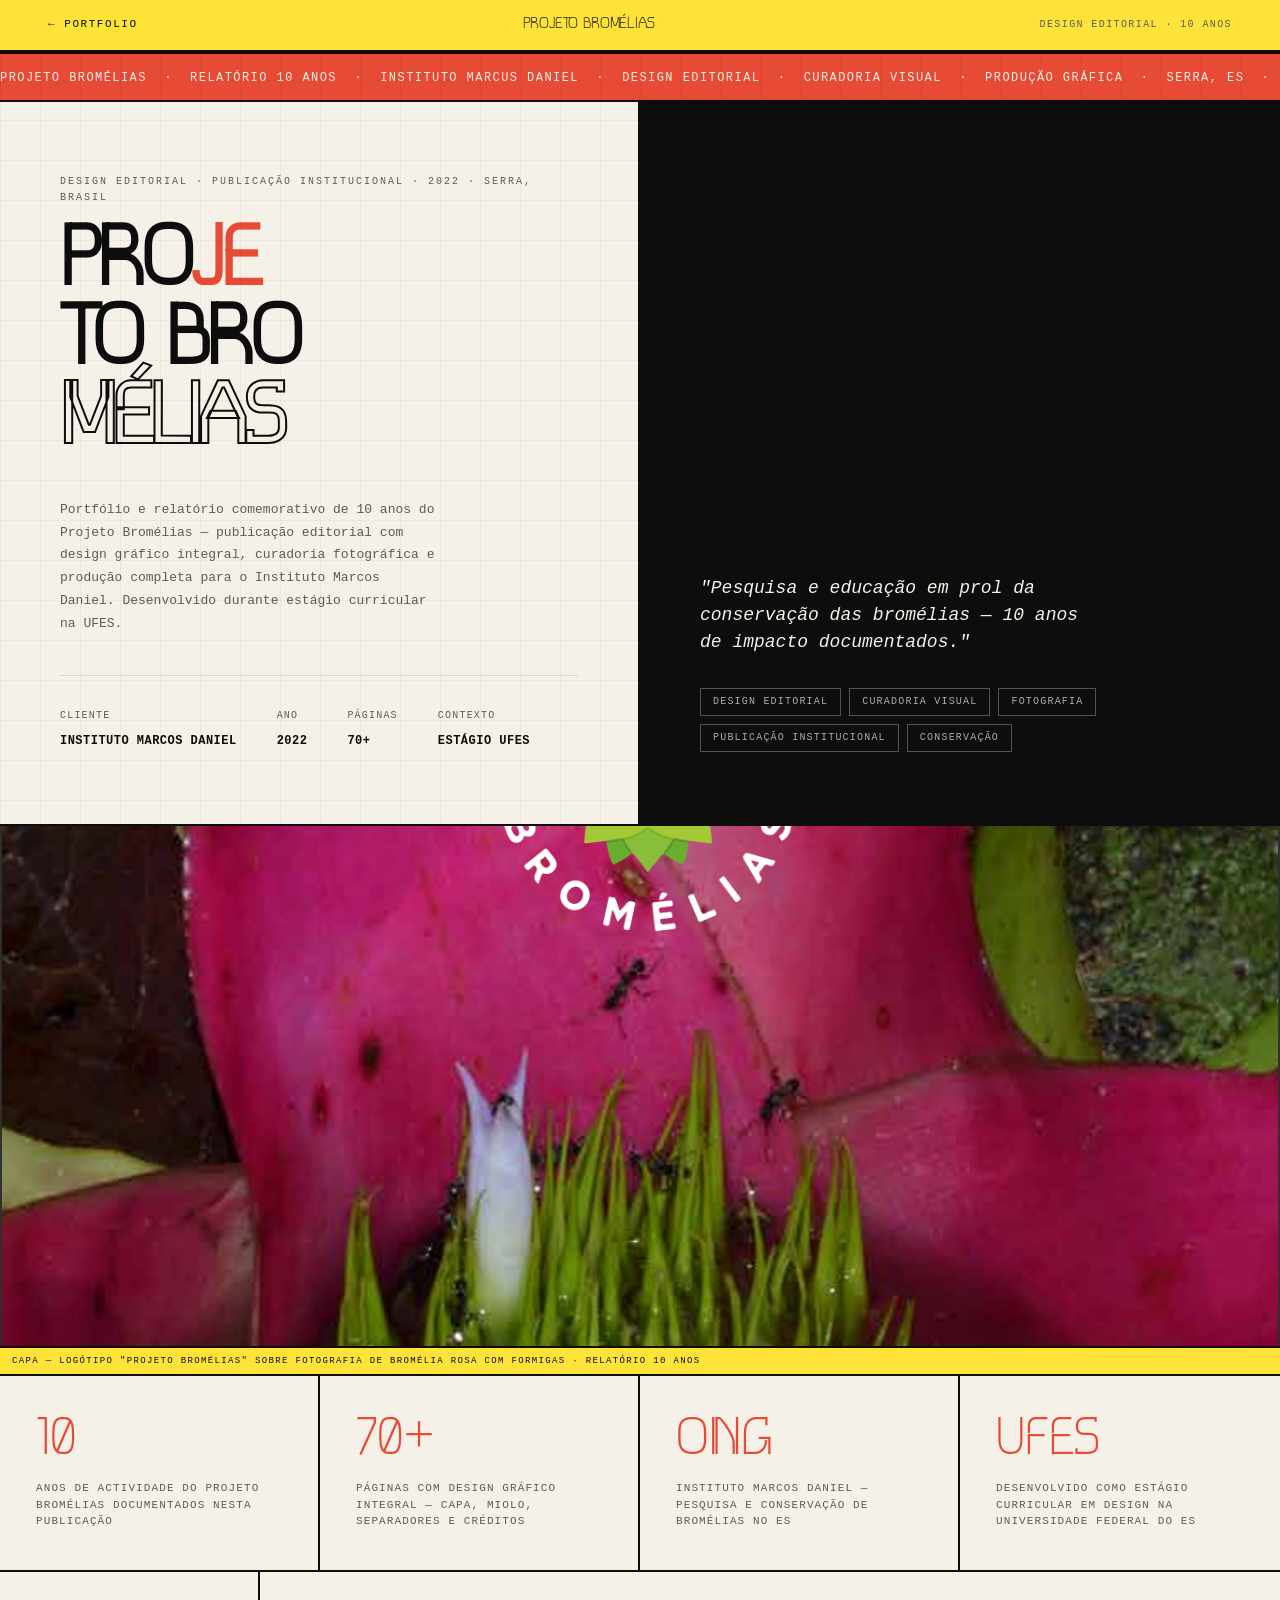
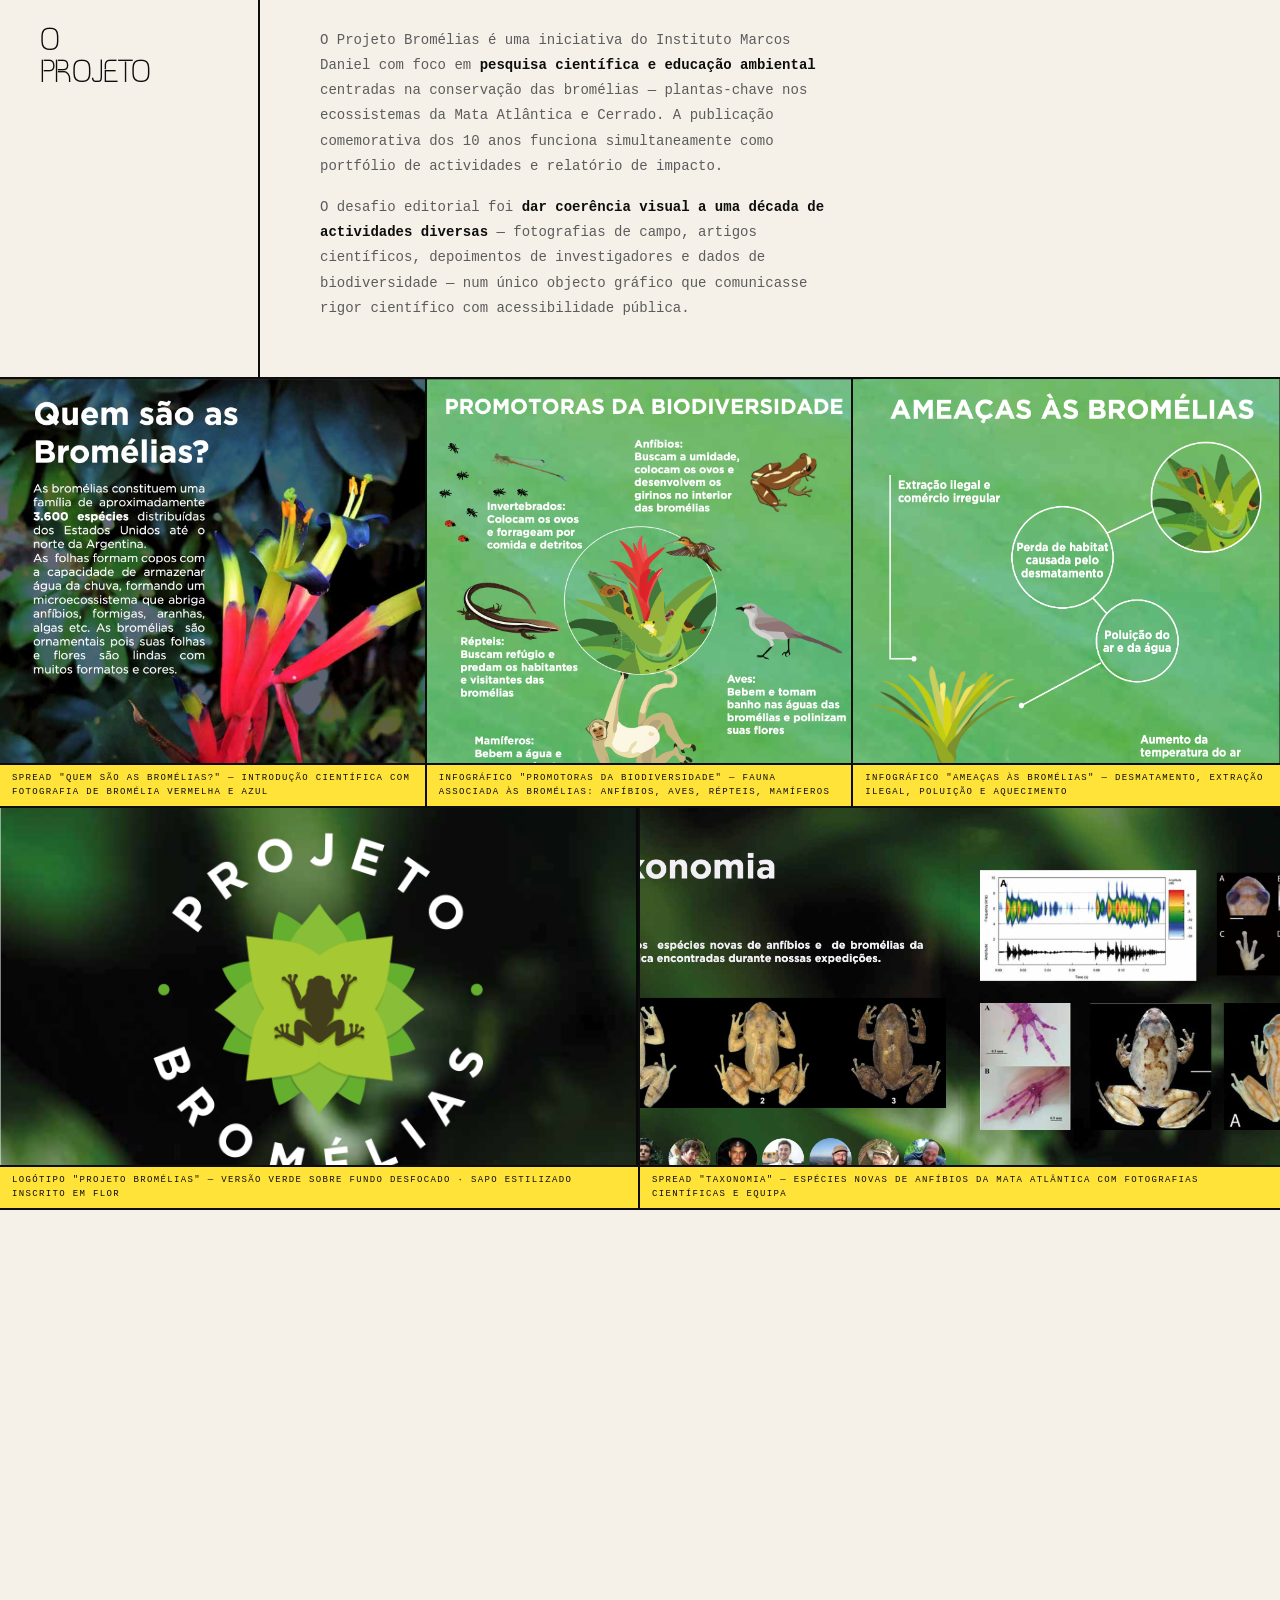
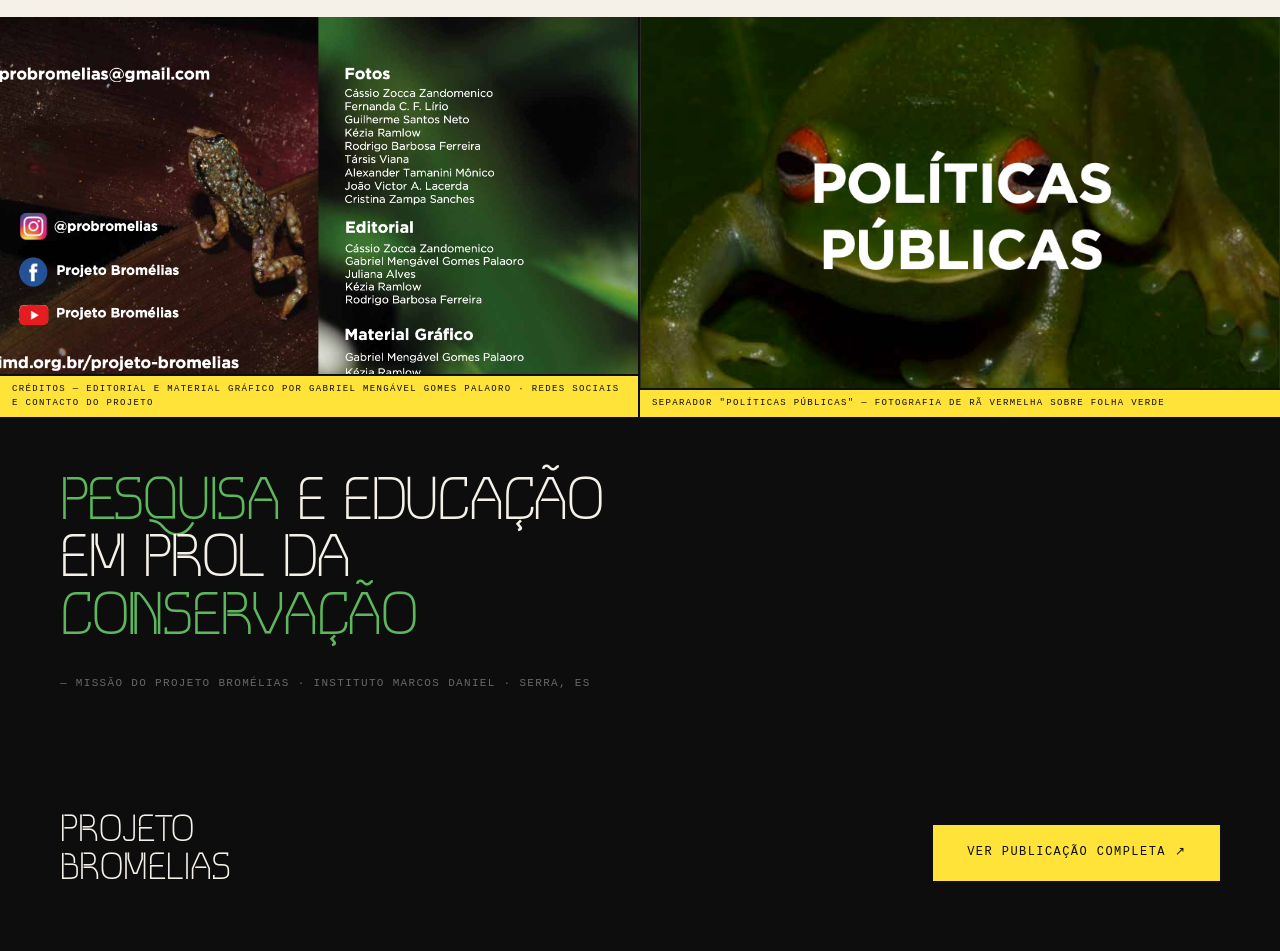
==== commit 7a2797ad: "Fix hero title: remove 'c' from ProJECto → ProJEto, fix section label Co-Authored-By: Claude Sonnet " ====
--- a/bromelias.html
+++ b/bromelias.html
@@ -262,7 +262,7 @@
   <div class="hero-left">
     <div>
       <div class="hero-cat">Design Editorial · Publicação Institucional · 2022 · Serra, Brasil</div>
-      <h1 class="hero-title">Pro<span class="a">jec</span><br>to Bro<br><span class="o">mélias</span></h1>
+      <h1 class="hero-title">Pro<span class="a">je</span><br>to Bro<br><span class="o">mélias</span></h1>
       <p class="hero-sub">Portfólio e relatório comemorativo de 10 anos do Projeto Bromélias — publicação editorial com design gráfico integral, curadoria fotográfica e produção completa para o Instituto Marcos Daniel. Desenvolvido durante estágio curricular na UFES.</p>
     </div>
     <div class="hero-meta">
@@ -304,7 +304,7 @@
 </div>
 
 <div class="tsec rev">
-  <div class="tsec-lbl">O<br>Projecto</div>
+  <div class="tsec-lbl">O<br>Projeto</div>
   <div class="tsec-body">
     <p>O Projeto Bromélias é uma iniciativa do Instituto Marcos Daniel com foco em <strong>pesquisa científica e educação ambiental</strong> centradas na conservação das bromélias — plantas-chave nos ecossistemas da Mata Atlântica e Cerrado. A publicação comemorativa dos 10 anos funciona simultaneamente como portfólio de actividades e relatório de impacto.</p>
     <p>O desafio editorial foi <strong>dar coerência visual a uma década de actividades diversas</strong> — fotografias de campo, artigos científicos, depoimentos de investigadores e dados de biodiversidade — num único objecto gráfico que comunicasse rigor científico com acessibilidade pública.</p>
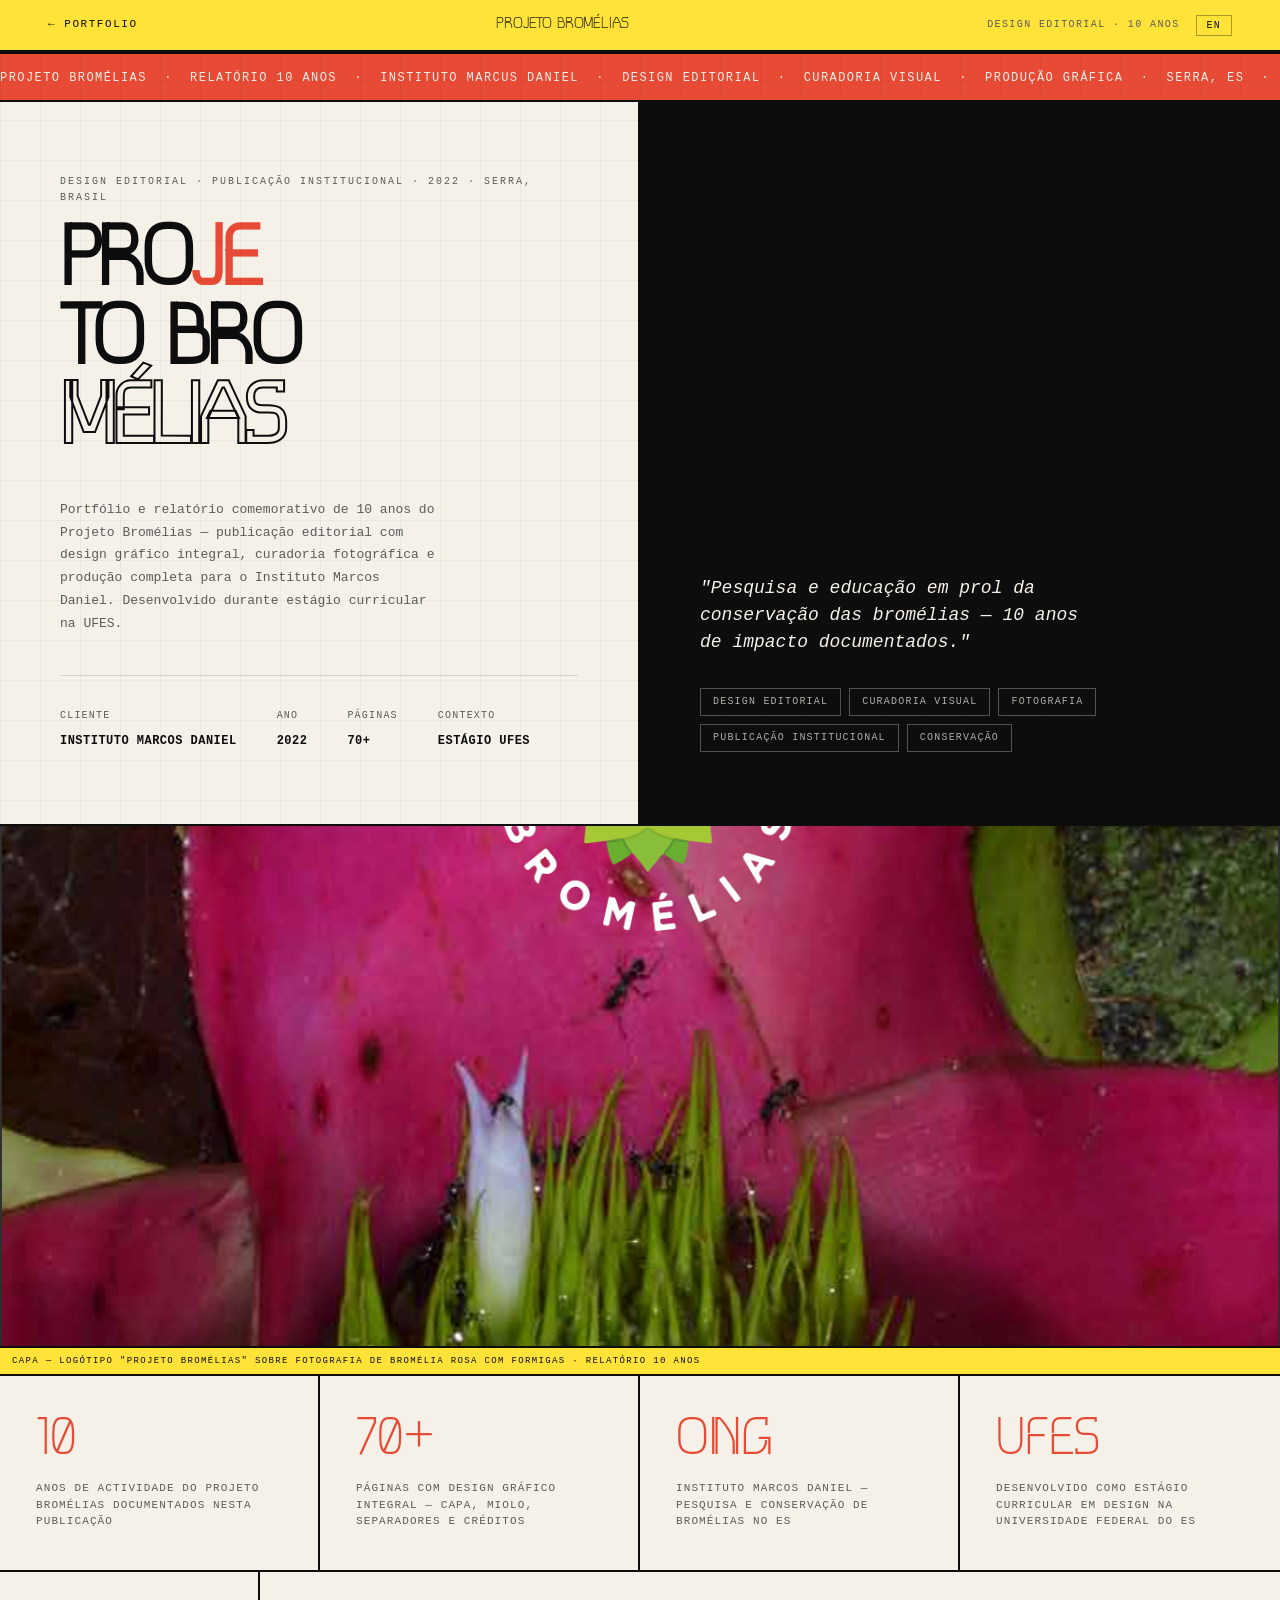
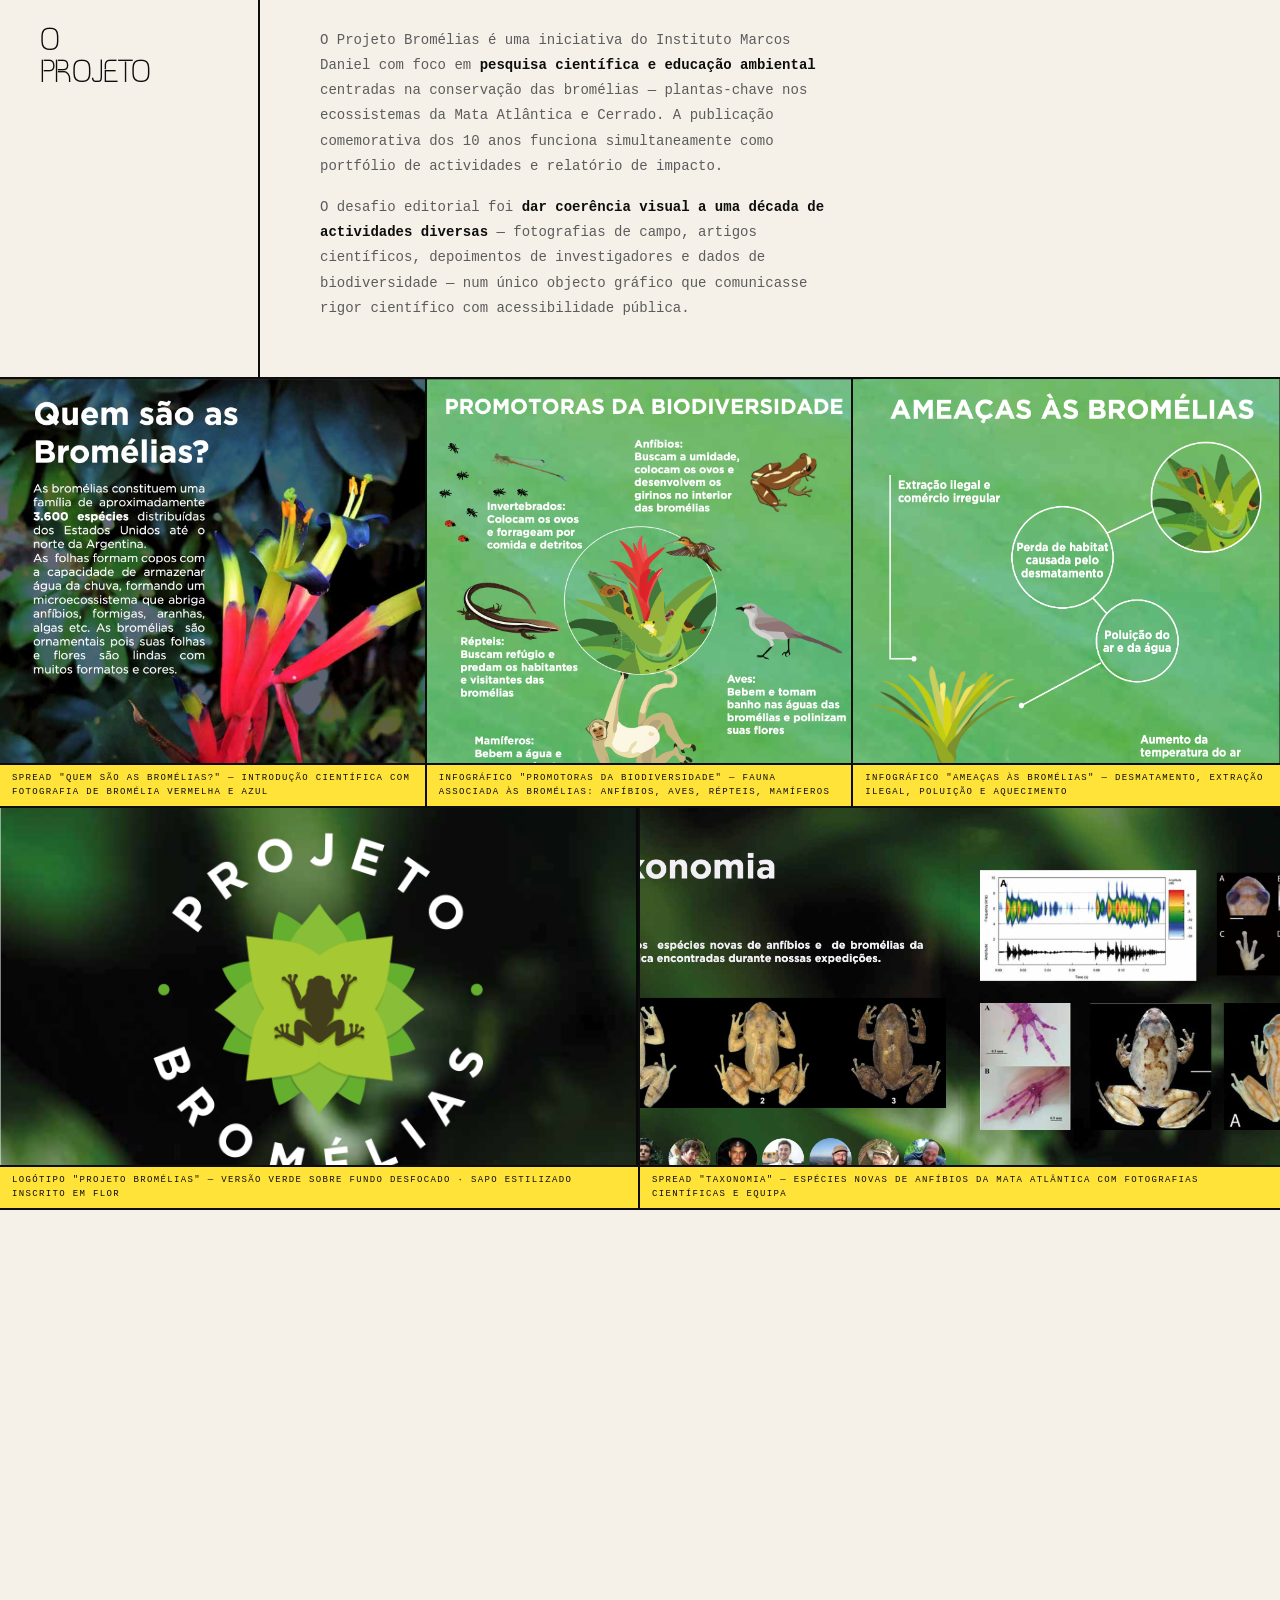
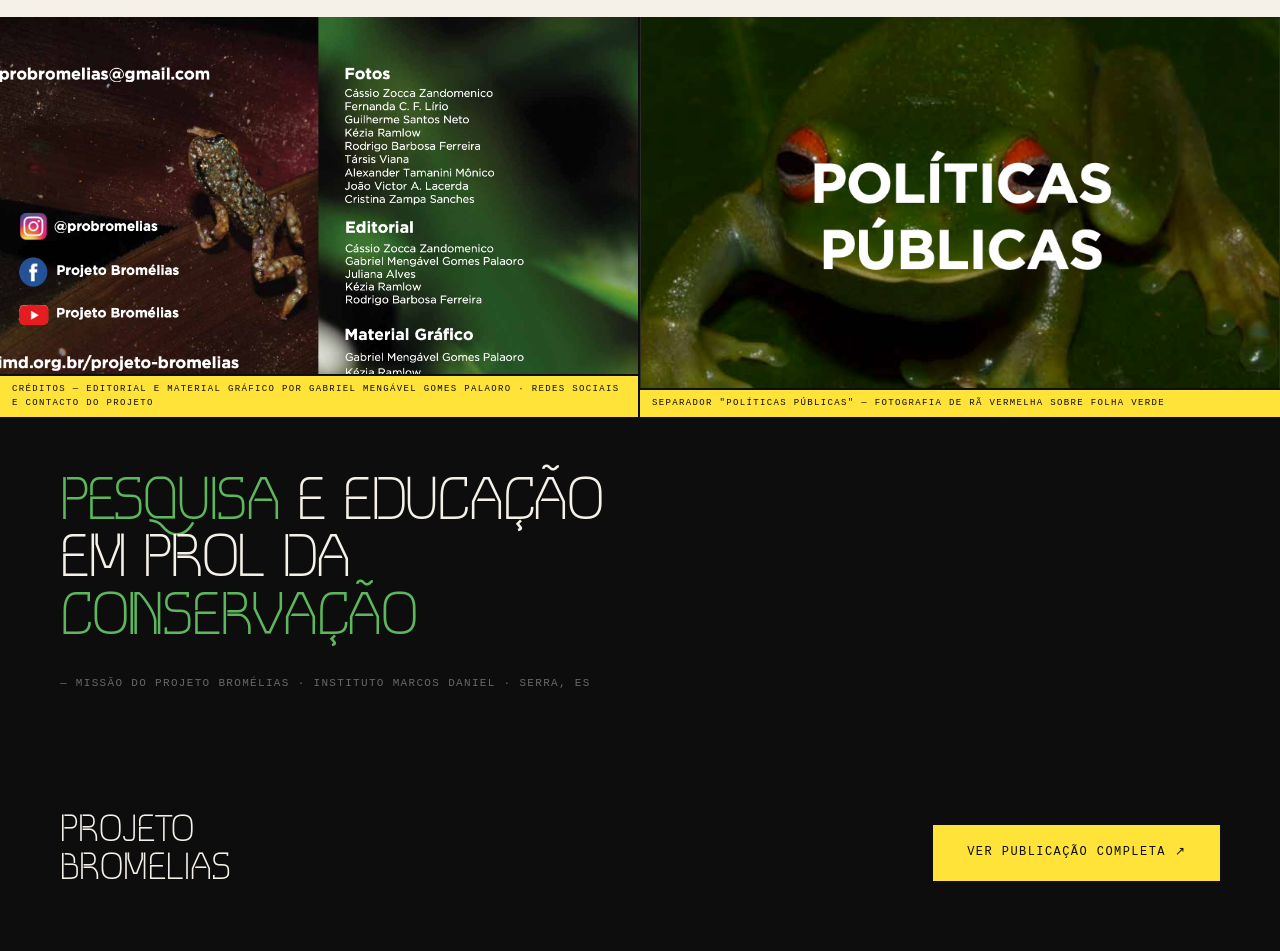
==== commit 6daba024: "Add EN/PT language switcher to all case study pages Co-Authored-By: Claude Sonnet 4.6 <noreply@anthr" ====
--- a/bromelias.html
+++ b/bromelias.html
@@ -68,6 +68,20 @@
   font-size:10px; text-transform:uppercase;
   letter-spacing:.14em; color:var(--muted);
 }
+.nav-right { display:flex; align-items:center; gap:16px; }
+#lang-toggle {
+  background: transparent;
+  border: 1px solid rgba(13,13,13,.35);
+  color: var(--dark);
+  font-family: var(--fb);
+  font-size: 10px;
+  text-transform: uppercase;
+  letter-spacing: .12em;
+  padding: 4px 10px;
+  cursor: pointer;
+  transition: background .15s;
+}
+#lang-toggle:hover { background: rgba(13,13,13,.08); }
 
 /* ── HERO ── */
 .hero {
@@ -246,13 +260,18 @@
 </head>
 <body>
 <nav>
-  <a href="portfolio.html" class="nav-back">← Portfolio</a>
+  <a href="portfolio.html" class="nav-back" data-pt="← Portfolio" data-en="← Portfolio">← Portfolio</a>
   <span class="nav-title">Projeto Bromélias</span>
-  <span class="nav-cat">Design Editorial · 10 Anos</span>
+  <div class="nav-right">
+    <span class="nav-cat" data-pt="Design Editorial · 10 Anos" data-en="Editorial Design · 10 Years">Design Editorial · 10 Anos</span>
+    <button id="lang-toggle" onclick="toggleLang()" aria-label="Switch language">EN</button>
+  </div>
 </nav>
 
 <div class="mstrip">
-  <div class="mtrack">
+  <div class="mtrack"
+    data-pt="Projeto Bromélias &nbsp;·&nbsp; Relatório 10 Anos &nbsp;·&nbsp; Instituto Marcus Daniel &nbsp;·&nbsp; Design Editorial &nbsp;·&nbsp; Curadoria Visual &nbsp;·&nbsp; Produção Gráfica &nbsp;·&nbsp; Serra, ES &nbsp;·&nbsp; Projeto Bromélias &nbsp;·&nbsp; Relatório 10 Anos &nbsp;·&nbsp; Instituto Marcus Daniel &nbsp;·&nbsp; Design Editorial &nbsp;·&nbsp; Curadoria Visual &nbsp;·&nbsp; Produção Gráfica &nbsp;·&nbsp; Serra, ES &nbsp;·&nbsp;"
+    data-en="Projeto Bromélias &nbsp;·&nbsp; 10-Year Report &nbsp;·&nbsp; Instituto Marcus Daniel &nbsp;·&nbsp; Editorial Design &nbsp;·&nbsp; Visual Curation &nbsp;·&nbsp; Graphic Production &nbsp;·&nbsp; Serra, ES &nbsp;·&nbsp; Projeto Bromélias &nbsp;·&nbsp; 10-Year Report &nbsp;·&nbsp; Instituto Marcus Daniel &nbsp;·&nbsp; Editorial Design &nbsp;·&nbsp; Visual Curation &nbsp;·&nbsp; Graphic Production &nbsp;·&nbsp; Serra, ES &nbsp;·&nbsp;">
     Projeto Bromélias &nbsp;·&nbsp; Relatório 10 Anos &nbsp;·&nbsp; Instituto Marcus Daniel &nbsp;·&nbsp; Design Editorial &nbsp;·&nbsp; Curadoria Visual &nbsp;·&nbsp; Produção Gráfica &nbsp;·&nbsp; Serra, ES &nbsp;·&nbsp;
     Projeto Bromélias &nbsp;·&nbsp; Relatório 10 Anos &nbsp;·&nbsp; Instituto Marcus Daniel &nbsp;·&nbsp; Design Editorial &nbsp;·&nbsp; Curadoria Visual &nbsp;·&nbsp; Produção Gráfica &nbsp;·&nbsp; Serra, ES &nbsp;·&nbsp;
   </div>
@@ -261,19 +280,19 @@
 <div class="hero rev">
   <div class="hero-left">
     <div>
-      <div class="hero-cat">Design Editorial · Publicação Institucional · 2022 · Serra, Brasil</div>
+      <div class="hero-cat" data-pt="Design Editorial · Publicação Institucional · 2022 · Serra, Brasil" data-en="Editorial Design · Institutional Publication · 2022 · Serra, Brazil">Design Editorial · Publicação Institucional · 2022 · Serra, Brasil</div>
       <h1 class="hero-title">Pro<span class="a">je</span><br>to Bro<br><span class="o">mélias</span></h1>
-      <p class="hero-sub">Portfólio e relatório comemorativo de 10 anos do Projeto Bromélias — publicação editorial com design gráfico integral, curadoria fotográfica e produção completa para o Instituto Marcos Daniel. Desenvolvido durante estágio curricular na UFES.</p>
+      <p class="hero-sub" data-pt="Portfólio e relatório comemorativo de 10 anos do Projeto Bromélias — publicação editorial com design gráfico integral, curadoria fotográfica e produção completa para o Instituto Marcos Daniel. Desenvolvido durante estágio curricular na UFES." data-en="Portfolio and commemorative 10-year report of Projeto Bromélias — editorial publication with full graphic design, photographic curation and complete production for Instituto Marcos Daniel. Developed during a curricular internship at UFES.">Portfólio e relatório comemorativo de 10 anos do Projeto Bromélias — publicação editorial com design gráfico integral, curadoria fotográfica e produção completa para o Instituto Marcos Daniel. Desenvolvido durante estágio curricular na UFES.</p>
     </div>
     <div class="hero-meta">
-      <div class="hero-meta-item"><label>Cliente</label><span>Instituto Marcos Daniel</span></div>
-      <div class="hero-meta-item"><label>Ano</label><span>2022</span></div>
-      <div class="hero-meta-item"><label>Páginas</label><span>70+</span></div>
-      <div class="hero-meta-item"><label>Contexto</label><span>Estágio UFES</span></div>
+      <div class="hero-meta-item"><label data-pt="Cliente" data-en="Client">Cliente</label><span>Instituto Marcos Daniel</span></div>
+      <div class="hero-meta-item"><label data-pt="Ano" data-en="Year">Ano</label><span>2022</span></div>
+      <div class="hero-meta-item"><label data-pt="Páginas" data-en="Pages">Páginas</label><span>70+</span></div>
+      <div class="hero-meta-item"><label data-pt="Contexto" data-en="Context">Contexto</label><span data-pt="Estágio UFES" data-en="Internship UFES">Estágio UFES</span></div>
     </div>
   </div>
   <div class="hero-right">
-    <p class="hero-quote">"Pesquisa e educação em prol da conservação das bromélias — 10 anos de impacto documentados."</p>
+    <p class="hero-quote" data-pt='"Pesquisa e educação em prol da conservação das bromélias — 10 anos de impacto documentados."' data-en='"Research and education in service of bromeliad conservation — 10 years of documented impact."'>"Pesquisa e educação em prol da conservação das bromélias — 10 anos de impacto documentados."</p>
     <div class="hero-tags">
       <span class="htag">Design Editorial</span>
       <span class="htag">Curadoria Visual</span>
@@ -288,26 +307,26 @@
 <div class="igrid c1 rev">
   <div class="icell r21">
     <img src="assets/brom_01.png" alt="Capa Projeto Bromélias">
-    <div class="ilbl">Capa — logótipo "Projeto Bromélias" sobre fotografia de bromélia rosa com formigas · Relatório 10 anos</div>
+    <div class="ilbl" data-pt='Capa — logótipo "Projeto Bromélias" sobre fotografia de bromélia rosa com formigas · Relatório 10 anos' data-en='Cover — "Projeto Bromélias" logotype over pink bromeliad photograph with ants · 10-Year Report'>Capa — logótipo "Projeto Bromélias" sobre fotografia de bromélia rosa com formigas · Relatório 10 anos</div>
   </div>
 </div>
 
 <div class="specs rev">
   <div class="spec"><div class="spec-num">10</div>
-    <div class="spec-lbl">Anos de actividade do Projeto Bromélias documentados nesta publicação</div></div>
+    <div class="spec-lbl" data-pt="Anos de actividade do Projeto Bromélias documentados nesta publicação" data-en="Years of Projeto Bromélias activity documented in this publication">Anos de actividade do Projeto Bromélias documentados nesta publicação</div></div>
   <div class="spec"><div class="spec-num">70+</div>
-    <div class="spec-lbl">Páginas com design gráfico integral — capa, miolo, separadores e créditos</div></div>
+    <div class="spec-lbl" data-pt="Páginas com design gráfico integral — capa, miolo, separadores e créditos" data-en="Pages with full graphic design — cover, interior, dividers and credits">Páginas com design gráfico integral — capa, miolo, separadores e créditos</div></div>
   <div class="spec"><div class="spec-num">ONG</div>
-    <div class="spec-lbl">Instituto Marcos Daniel — pesquisa e conservação de bromélias no ES</div></div>
+    <div class="spec-lbl" data-pt="Instituto Marcos Daniel — pesquisa e conservação de bromélias no ES" data-en="Instituto Marcos Daniel — bromeliad research and conservation in ES">Instituto Marcos Daniel — pesquisa e conservação de bromélias no ES</div></div>
   <div class="spec"><div class="spec-num">UFES</div>
-    <div class="spec-lbl">Desenvolvido como estágio curricular em Design na Universidade Federal do ES</div></div>
+    <div class="spec-lbl" data-pt="Desenvolvido como estágio curricular em Design na Universidade Federal do ES" data-en="Developed as a curricular internship in Design at the Federal University of ES">Desenvolvido como estágio curricular em Design na Universidade Federal do ES</div></div>
 </div>
 
 <div class="tsec rev">
-  <div class="tsec-lbl">O<br>Projeto</div>
+  <div class="tsec-lbl" data-pt="O<br>Projeto" data-en="The<br>Project">O<br>Projeto</div>
   <div class="tsec-body">
-    <p>O Projeto Bromélias é uma iniciativa do Instituto Marcos Daniel com foco em <strong>pesquisa científica e educação ambiental</strong> centradas na conservação das bromélias — plantas-chave nos ecossistemas da Mata Atlântica e Cerrado. A publicação comemorativa dos 10 anos funciona simultaneamente como portfólio de actividades e relatório de impacto.</p>
-    <p>O desafio editorial foi <strong>dar coerência visual a uma década de actividades diversas</strong> — fotografias de campo, artigos científicos, depoimentos de investigadores e dados de biodiversidade — num único objecto gráfico que comunicasse rigor científico com acessibilidade pública.</p>
+    <p data-pt="O Projeto Bromélias é uma iniciativa do Instituto Marcos Daniel com foco em <strong>pesquisa científica e educação ambiental</strong> centradas na conservação das bromélias — plantas-chave nos ecossistemas da Mata Atlântica e Cerrado. A publicação comemorativa dos 10 anos funciona simultaneamente como portfólio de actividades e relatório de impacto." data-en="Projeto Bromélias is an initiative of Instituto Marcos Daniel focused on <strong>scientific research and environmental education</strong> centred on bromeliad conservation — key plants in the Atlantic Forest and Cerrado ecosystems. The 10-year commemorative publication works simultaneously as an activity portfolio and impact report.">O Projeto Bromélias é uma iniciativa do Instituto Marcos Daniel com foco em <strong>pesquisa científica e educação ambiental</strong> centradas na conservação das bromélias — plantas-chave nos ecossistemas da Mata Atlântica e Cerrado. A publicação comemorativa dos 10 anos funciona simultaneamente como portfólio de actividades e relatório de impacto.</p>
+    <p data-pt="O desafio editorial foi <strong>dar coerência visual a uma década de actividades diversas</strong> — fotografias de campo, artigos científicos, depoimentos de investigadores e dados de biodiversidade — num único objecto gráfico que comunicasse rigor científico com acessibilidade pública." data-en="The editorial challenge was to <strong>give visual coherence to a decade of diverse activities</strong> — field photographs, scientific papers, researcher testimonials and biodiversity data — in a single graphic object that communicated scientific rigour with public accessibility.">O desafio editorial foi <strong>dar coerência visual a uma década de actividades diversas</strong> — fotografias de campo, artigos científicos, depoimentos de investigadores e dados de biodiversidade — num único objecto gráfico que comunicasse rigor científico com acessibilidade pública.</p>
   </div>
 </div>
 
@@ -315,34 +334,34 @@
 <div class="igrid c3 rev">
   <div class="icell r1">
     <img src="assets/brom_02.png" alt="Interior 2">
-    <div class="ilbl">Spread "Quem são as Bromélias?" — introdução científica com fotografia de bromélia vermelha e azul</div>
+    <div class="ilbl" data-pt='Spread "Quem são as Bromélias?" — introdução científica com fotografia de bromélia vermelha e azul' data-en='Spread "What are Bromeliads?" — scientific introduction with red and blue bromeliad photograph'>Spread "Quem são as Bromélias?" — introdução científica com fotografia de bromélia vermelha e azul</div>
   </div>
   <div class="icell r1">
     <img src="assets/brom_03.png" alt="Missão">
-    <div class="ilbl">Infográfico "Promotoras da Biodiversidade" — fauna associada às bromélias: anfíbios, aves, répteis, mamíferos</div>
+    <div class="ilbl" data-pt='Infográfico "Promotoras da Biodiversidade" — fauna associada às bromélias: anfíbios, aves, répteis, mamíferos' data-en='Infographic "Biodiversity Promoters" — fauna associated with bromeliads: amphibians, birds, reptiles, mammals'>Infográfico "Promotoras da Biodiversidade" — fauna associada às bromélias: anfíbios, aves, répteis, mamíferos</div>
   </div>
   <div class="icell r1">
     <img src="assets/brom_04.png" alt="Interior 4">
-    <div class="ilbl">Infográfico "Ameaças às Bromélias" — desmatamento, extração ilegal, poluição e aquecimento</div>
+    <div class="ilbl" data-pt='Infográfico "Ameaças às Bromélias" — desmatamento, extração ilegal, poluição e aquecimento' data-en='Infographic "Threats to Bromeliads" — deforestation, illegal extraction, pollution and warming'>Infográfico "Ameaças às Bromélias" — desmatamento, extração ilegal, poluição e aquecimento</div>
   </div>
 </div>
 
 <div class="igrid c2 rev">
   <div class="icell r16">
     <img src="assets/brom_05.png" alt="Interior 5">
-    <div class="ilbl">Logótipo "Projeto Bromélias" — versão verde sobre fundo desfocado · sapo estilizado inscrito em flor</div>
+    <div class="ilbl" data-pt='Logótipo "Projeto Bromélias" — versão verde sobre fundo desfocado · sapo estilizado inscrito em flor' data-en='"Projeto Bromélias" logotype — green version on blurred background · stylised frog inscribed in a flower'>Logótipo "Projeto Bromélias" — versão verde sobre fundo desfocado · sapo estilizado inscrito em flor</div>
   </div>
   <div class="icell r16">
     <img src="assets/brom_06.png" alt="Interior 6">
-    <div class="ilbl">Spread "Taxonomia" — espécies novas de anfíbios da Mata Atlântica com fotografias científicas e equipa</div>
+    <div class="ilbl" data-pt='Spread "Taxonomia" — espécies novas de anfíbios da Mata Atlântica com fotografias científicas e equipa' data-en='Spread "Taxonomy" — new amphibian species from the Atlantic Forest with scientific photographs and team'>Spread "Taxonomia" — espécies novas de anfíbios da Mata Atlântica com fotografias científicas e equipa</div>
   </div>
 </div>
 
 <div class="tsec rev">
-  <div class="tsec-lbl">Siste<br>ma</div>
+  <div class="tsec-lbl" data-pt="Siste<br>ma" data-en="Sys<br>tem">Siste<br>ma</div>
   <div class="tsec-body">
-    <p>O sistema visual usa <strong>fotografia de campo em full-bleed</strong> como elemento dominante — as bromélias são naturalmente fotogénicas e a decisão de deixar as imagens respirar foi central. A tipografia é sóbria e sem serifa, com hierarquia clara entre títulos de secção (bold, caixa alta) e corpo científico (regular, corpo menor).</p>
-    <p>A identidade da publicação é ancorada no <strong>logótipo circular do Projeto Bromélias</strong> — um sapo estilizado inscrito numa flor — que aparece na capa e como marca de água em separadores. As fotografias foram <strong>curadas por critérios visuais e científicos</strong> em conjunto com a equipa do instituto.</p>
+    <p data-pt="O sistema visual usa <strong>fotografia de campo em full-bleed</strong> como elemento dominante — as bromélias são naturalmente fotogénicas e a decisão de deixar as imagens respirar foi central. A tipografia é sóbria e sem serifa, com hierarquia clara entre títulos de secção (bold, caixa alta) e corpo científico (regular, corpo menor)." data-en="The visual system uses <strong>full-bleed field photography</strong> as the dominant element — bromeliads are naturally photogenic and the decision to let images breathe was central. Typography is restrained and sans-serif, with a clear hierarchy between section titles (bold, uppercase) and scientific body text (regular, smaller size).">O sistema visual usa <strong>fotografia de campo em full-bleed</strong> como elemento dominante — as bromélias são naturalmente fotogénicas e a decisão de deixar as imagens respirar foi central. A tipografia é sóbria e sem serifa, com hierarquia clara entre títulos de secção (bold, caixa alta) e corpo científico (regular, corpo menor).</p>
+    <p data-pt="A identidade da publicação é ancorada no <strong>logótipo circular do Projeto Bromélias</strong> — um sapo estilizado inscrito numa flor — que aparece na capa e como marca de água em separadores. As fotografias foram <strong>curadas por critérios visuais e científicos</strong> em conjunto com a equipa do instituto." data-en="The publication's identity is anchored in the <strong>circular Projeto Bromélias logotype</strong> — a stylised frog inscribed in a flower — which appears on the cover and as a watermark on dividers. Photographs were <strong>curated by visual and scientific criteria</strong> together with the institute's team.">A identidade da publicação é ancorada no <strong>logótipo circular do Projeto Bromélias</strong> — um sapo estilizado inscrito numa flor — que aparece na capa e como marca de água em separadores. As fotografias foram <strong>curadas por critérios visuais e científicos</strong> em conjunto com a equipa do instituto.</p>
   </div>
 </div>
 
@@ -350,31 +369,44 @@
 <div class="igrid c2 rev">
   <div class="icell r16">
     <img src="assets/brom_64.png" alt="Equipa">
-    <div class="ilbl">Créditos — Editorial e Material Gráfico por Gabriel Mengável Gomes Palaoro · redes sociais e contacto do projeto</div>
+    <div class="ilbl" data-pt="Créditos — Editorial e Material Gráfico por Gabriel Mengável Gomes Palaoro · redes sociais e contacto do projeto" data-en="Credits — Editorial and Graphic Material by Gabriel Mengável Gomes Palaoro · social media and project contact">Créditos — Editorial e Material Gráfico por Gabriel Mengável Gomes Palaoro · redes sociais e contacto do projeto</div>
   </div>
   <div class="icell r16">
     <img src="assets/brom_65.png" alt="Equipa 2">
-    <div class="ilbl">Separador "Políticas Públicas" — fotografia de rã vermelha sobre folha verde</div>
+    <div class="ilbl" data-pt='Separador "Políticas Públicas" — fotografia de rã vermelha sobre folha verde' data-en='"Public Policies" divider — photograph of a red frog on a green leaf'>Separador "Políticas Públicas" — fotografia de rã vermelha sobre folha verde</div>
   </div>
 </div>
 
 <div class="dark-band rev" style="border-bottom:var(--border);">
-  <div style="font-family:var(--fd);font-size:clamp(36px,5vw,72px);color:var(--warm);line-height:.9;text-transform:uppercase;letter-spacing:-.02em;margin-bottom:24px;">
+  <div style="font-family:var(--fd);font-size:clamp(36px,5vw,72px);color:var(--warm);line-height:.9;text-transform:uppercase;letter-spacing:-.02em;margin-bottom:24px;"
+    data-pt="<span style='color:#5DB85D;'>Pesquisa</span> e Educação<br>em prol da<br><span style='color:#5DB85D;'>Conservação</span>"
+    data-en="<span style='color:#5DB85D;'>Research</span> and Education<br>in service of<br><span style='color:#5DB85D;'>Conservation</span>">
     <span style="color:#5DB85D;">Pesquisa</span> e Educação<br>
     em prol da<br>
     <span style="color:#5DB85D;">Conservação</span>
   </div>
-  <p style="font-size:11px;color:rgba(245,240,232,.4);text-transform:uppercase;letter-spacing:.12em;margin-top:16px;">
+  <p style="font-size:11px;color:rgba(245,240,232,.4);text-transform:uppercase;letter-spacing:.12em;margin-top:16px;"
+    data-pt="— Missão do Projeto Bromélias · Instituto Marcos Daniel · Serra, ES"
+    data-en="— Mission of Projeto Bromélias · Instituto Marcos Daniel · Serra, ES">
     — Missão do Projeto Bromélias · Instituto Marcos Daniel · Serra, ES
   </p>
 </div>
 
 <div class="cta-row rev">
   <div class="cta-title">Projeto<br>Bromelias</div>
-  <a href="https://drive.google.com/file/u/3/d/114WJ8A0S1X3nYyWLUoM4u8aUZkciPCfx/view" target="_blank" class="cta-btn">Ver publicação completa ↗</a>
+  <a href="https://drive.google.com/file/u/3/d/114WJ8A0S1X3nYyWLUoM4u8aUZkciPCfx/view" target="_blank" class="cta-btn" data-pt="Ver publicação completa ↗" data-en="View full publication ↗">Ver publicação completa ↗</a>
 </div>
 
 <script>
+let currentLang = 'pt';
+function toggleLang() {
+  currentLang = currentLang === 'pt' ? 'en' : 'pt';
+  document.documentElement.lang = currentLang;
+  document.getElementById('lang-toggle').textContent = currentLang === 'pt' ? 'EN' : 'PT';
+  document.querySelectorAll('[data-pt][data-en]').forEach(el => {
+    el.innerHTML = el.dataset[currentLang];
+  });
+}
 const obs = new IntersectionObserver(es => es.forEach(e => {
   if(e.isIntersecting) e.target.classList.add('vis');
 }), {threshold:.08});
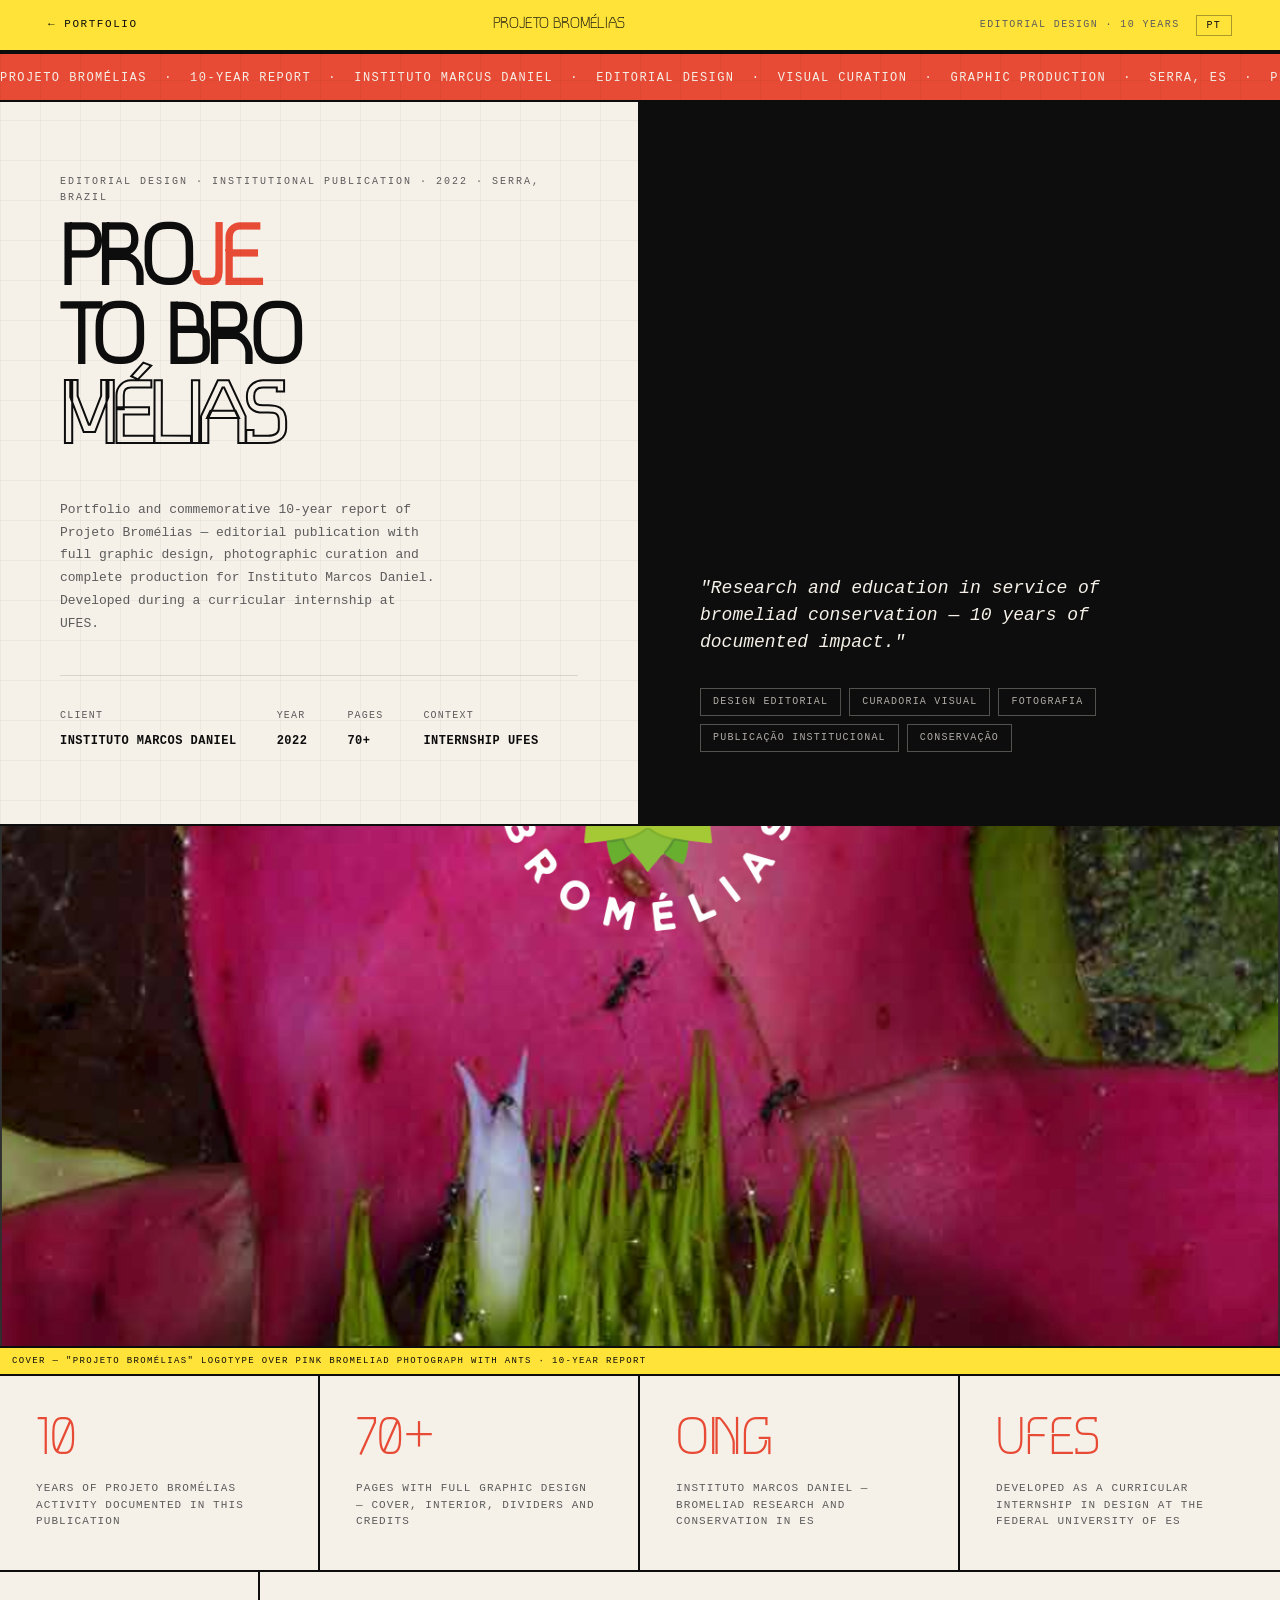
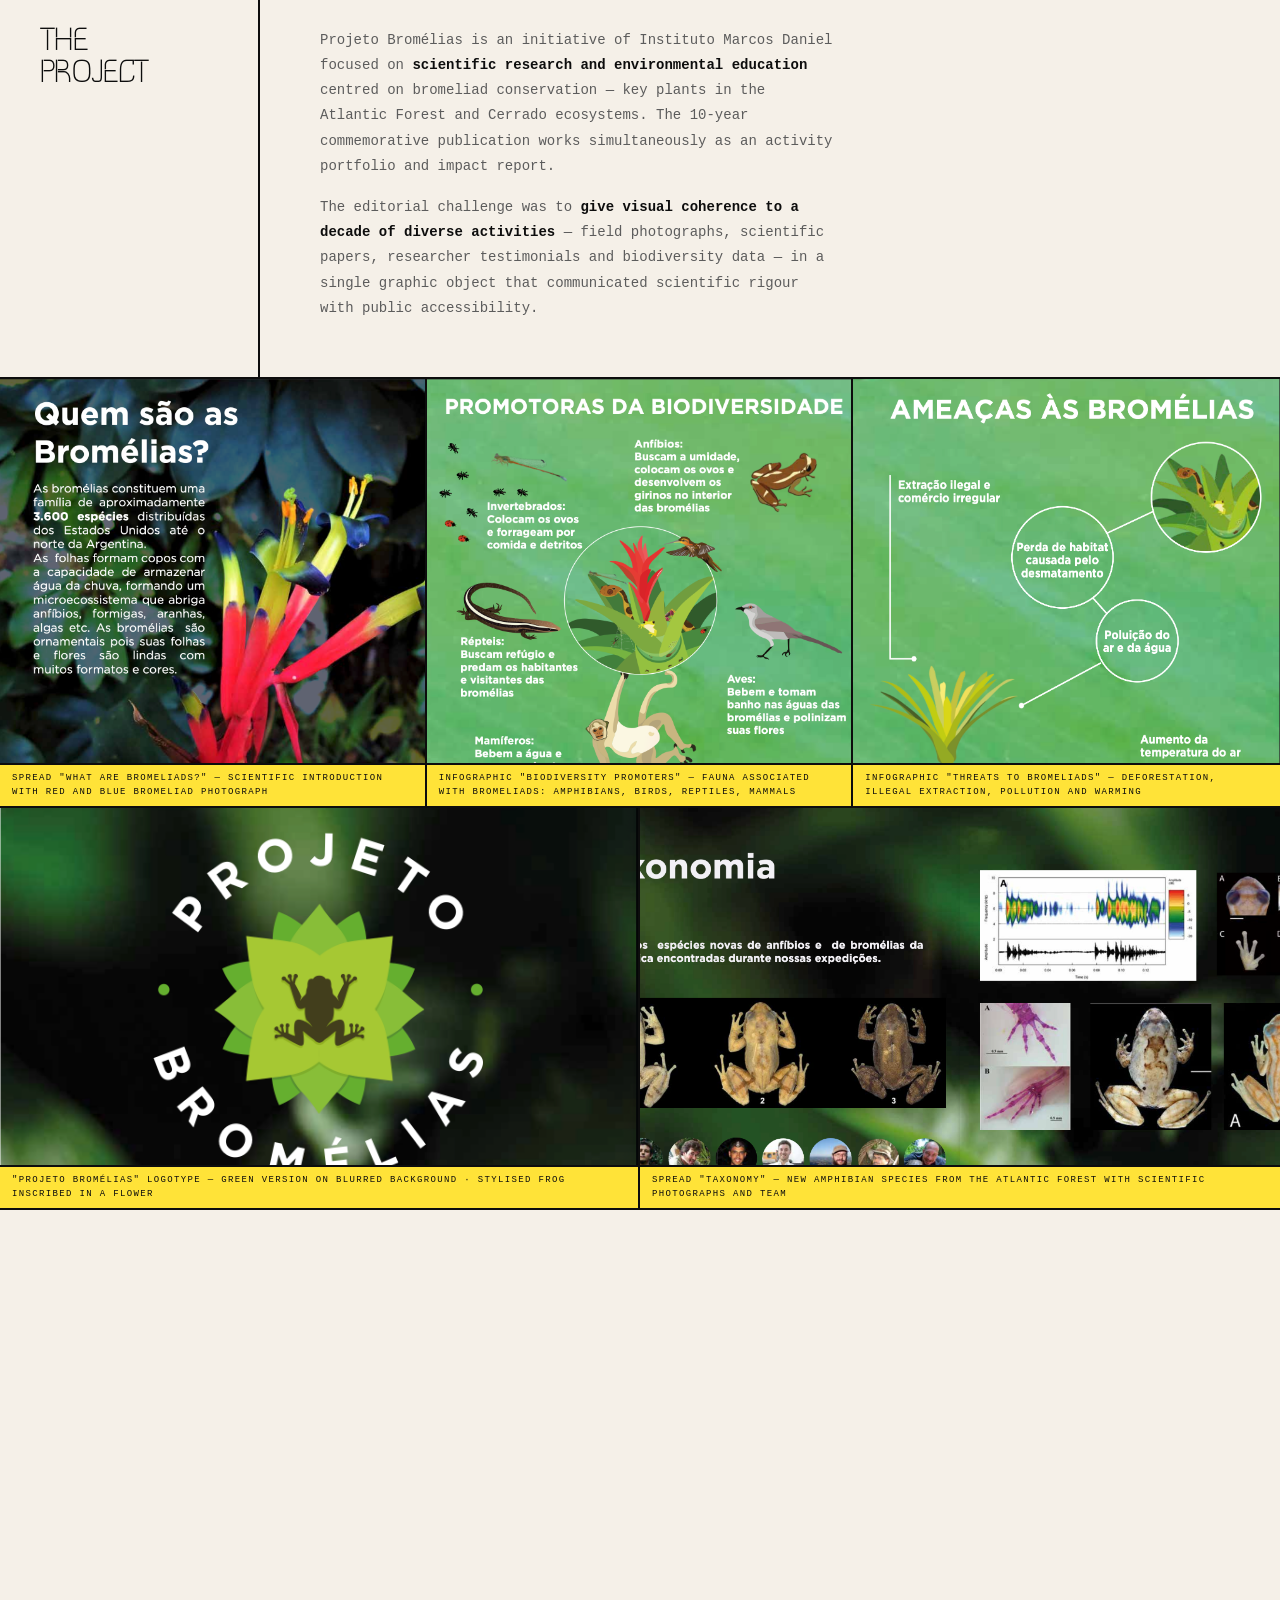
==== commit a30ef95c: "feat: A-MoVeR case v3, brutalist CV, 2A archive, EN default PORTFOLIO CORE: - portfolio.html Selecte" ====
--- a/bromelias.html
+++ b/bromelias.html
@@ -1,7 +1,8 @@
 <!DOCTYPE html>
-<html lang="pt">
+<html lang="en">
 <head>
 <meta charset="UTF-8">
+<link rel="icon" type="image/png" href="assets/ico.png">
 <meta name="viewport" content="width=device-width,initial-scale=1">
 <title>Projeto Bromélias — Gabriel Mengável</title>
 <style>
@@ -257,6 +258,7 @@
 .rev.vis { opacity:1; transform:none; }
 
 </style>
+<link rel="stylesheet" href="assets/case-mobile.css">
 </head>
 <body>
 <nav>
@@ -398,14 +400,23 @@
 </div>
 
 <script>
-let currentLang = 'pt';
+let currentLang = 'en';
+function applyLang() {
+  document.documentElement.lang = currentLang;
+  var lt = document.getElementById('lang-toggle');
+  if (lt) lt.textContent = currentLang === 'pt' ? 'EN' : 'PT';
+  document.querySelectorAll('[data-pt][data-en]').forEach(el => {
+    if (el.dataset[currentLang]) el.innerHTML = el.dataset[currentLang];
+  });
+}
 function toggleLang() {
   currentLang = currentLang === 'pt' ? 'en' : 'pt';
-  document.documentElement.lang = currentLang;
-  document.getElementById('lang-toggle').textContent = currentLang === 'pt' ? 'EN' : 'PT';
-  document.querySelectorAll('[data-pt][data-en]').forEach(el => {
-    el.innerHTML = el.dataset[currentLang];
-  });
+  applyLang();
+}
+if (document.readyState === 'loading') {
+  document.addEventListener('DOMContentLoaded', applyLang);
+} else {
+  applyLang();
 }
 const obs = new IntersectionObserver(es => es.forEach(e => {
   if(e.isIntersecting) e.target.classList.add('vis');
--- a/assets/case-mobile.css
+++ b/assets/case-mobile.css
@@ -0,0 +1,177 @@
+/* =========================================================================
+   Case Study — Mobile Overrides
+   Breakpoint: max-width 640px (mobile standard)
+   Autor: injectado 2026-07-10 no âmbito do painel Job Search
+   Cobre: 2a, bromelias, desconexa, entre, mana, mfm, miaufia, motorbike,
+          pierce, urucú
+   Estratégia: shared stylesheet, carregar DEPOIS do <style> inline
+              (cascade ordem final vence sem !important)
+   ========================================================================= */
+
+@media (max-width: 640px) {
+
+  /* --- Global body / grid overlay ---------------------------------------- */
+  body {
+    font-size: 15px;
+    line-height: 1.55;
+    cursor: auto;                 /* crosshair é anti-touch */
+  }
+  body::before {
+    background-size: 24px 24px;   /* grelha mais densa em mobile */
+  }
+
+  /* --- Nav sticky --------------------------------------------------------- */
+  nav {
+    padding: 0 16px;
+    height: 48px;
+    gap: 12px;
+  }
+  .nav-back {
+    font-size: 10px;
+    letter-spacing: .1em;
+    gap: 6px;
+    flex: 0 0 auto;
+  }
+  .nav-title {
+    font-size: 13px;
+    flex: 1 1 auto;         /* preenche o espaço em vez de deixar gap */
+    min-width: 0;            /* permite shrink correcto */
+    white-space: nowrap;
+    overflow: hidden;
+    text-overflow: ellipsis;
+    text-align: left;
+  }
+  .nav-cat { display: none; }     /* poupa espaço, mantém em ≥641px */
+  .nav-right { gap: 10px; flex: 0 0 auto; }
+  #lang-toggle {
+    padding: 4px 10px;
+    font-size: 10px;
+  }
+
+  /* --- Hero split (2 col → 1 col empilhada) ------------------------------- */
+  .hero {
+    grid-template-columns: 1fr;
+    min-height: 0;
+  }
+  .hero-left {
+    padding: 40px 22px 32px;
+    border-right: none;
+    border-bottom: var(--border);
+  }
+  .hero-right {
+    padding: 32px 22px 40px;
+  }
+  .hero-cat {
+    margin-bottom: 16px;
+    font-size: 9px;
+    letter-spacing: .18em;
+  }
+  .hero-title {
+    /* clamp existente já vai para 52px min; força um pouco mais compacto */
+    font-size: clamp(40px, 12vw, 64px);
+    letter-spacing: -.02em;
+  }
+  .hero-sub {
+    margin-top: 20px;
+    font-size: 13px;
+    line-height: 1.65;
+    max-width: none;
+  }
+  .hero-meta {
+    margin-top: 24px;
+    padding-top: 20px;
+    gap: 14px 24px;
+  }
+  .hero-meta-item label { font-size: 9px; }
+  .hero-meta-item span  { font-size: 11px; }
+  .hero-quote {
+    font-size: 16px;
+    margin-bottom: 22px;
+    max-width: none;
+  }
+  .hero-tags { gap: 6px; }
+  .htag { font-size: 9px; padding: 4px 9px; }
+
+  /* --- Specs (4 col → 2 col) ---------------------------------------------- */
+  .specs {
+    grid-template-columns: 1fr 1fr;
+  }
+  .spec {
+    padding: 22px 18px;
+    border-right: none;
+    border-bottom: var(--border);
+  }
+  /* remove border-right no 4º item que ficaria dobrada */
+  .spec:nth-child(2n) { border-right: none; }
+  .spec:nth-child(odd) { border-right: var(--border); }
+  /* últimos 2 items: sem border-bottom para não duplicar com .specs border-bottom */
+  .spec:nth-last-child(-n+2) { border-bottom: none; }
+  .spec-num {
+    font-size: 40px;
+    margin-bottom: 6px;
+  }
+  .spec-lbl {
+    font-size: 10px;
+    letter-spacing: .08em;
+  }
+
+  /* --- Text section (label lateral → label acima) ------------------------- */
+  .tsec {
+    grid-template-columns: 1fr;
+  }
+  .tsec-lbl {
+    padding: 28px 22px 16px;
+    border-right: none;
+    border-bottom: 1px solid rgba(13,13,13,.12);
+    font-size: 24px;
+    letter-spacing: -.01em;
+  }
+  /* alguns tsec-lbl usam <br> hard-coded para partir palavras verticalmente;
+     em mobile, deixamos fluir horizontalmente */
+  .tsec-lbl br { display: none; }
+  .tsec-body {
+    padding: 24px 22px 36px;
+    font-size: 14px;
+    line-height: 1.7;
+    max-width: none;
+  }
+  .tsec-body p + p { margin-top: 12px; }
+
+  /* --- Image grids (c2 / c3 → 1 col empilhada) --------------------------- */
+  .igrid.c2,
+  .igrid.c3 {
+    grid-template-columns: 1fr;
+  }
+  .icell {
+    border-right: none;
+    border-bottom: var(--border);
+  }
+  .icell:last-child { border-bottom: none; }
+  .ilbl {
+    font-size: 10px;
+    padding: 8px 12px;
+    letter-spacing: .06em;
+  }
+
+  /* --- Case-específico: safety net contra overflow horizontal ------------- */
+  html, body { overflow-x: hidden; }
+  img, video { max-width: 100%; height: auto; }
+}
+
+/* =========================================================================
+   Breakpoint intermédio 641-900px opcional (tablet portrait / large phones)
+   Ajustes mínimos para transição suave — só aplicado onde faz diferença.
+   ========================================================================= */
+
+@media (min-width: 641px) and (max-width: 900px) {
+  .specs { grid-template-columns: repeat(2, 1fr); }
+  .spec { padding: 32px 28px; }
+  .spec:nth-child(2n) { border-right: none; }
+  .spec:nth-child(odd) { border-right: var(--border); }
+  .spec:nth-last-child(-n+2) { border-bottom: none; }
+  .spec:not(:nth-last-child(-n+2)) { border-bottom: var(--border); }
+  .tsec { grid-template-columns: 180px 1fr; }
+  .tsec-lbl { padding: 40px 24px; font-size: 28px; }
+  .tsec-body { padding: 40px 32px; max-width: none; }
+  .hero-left, .hero-right { padding: 56px 40px; }
+}
